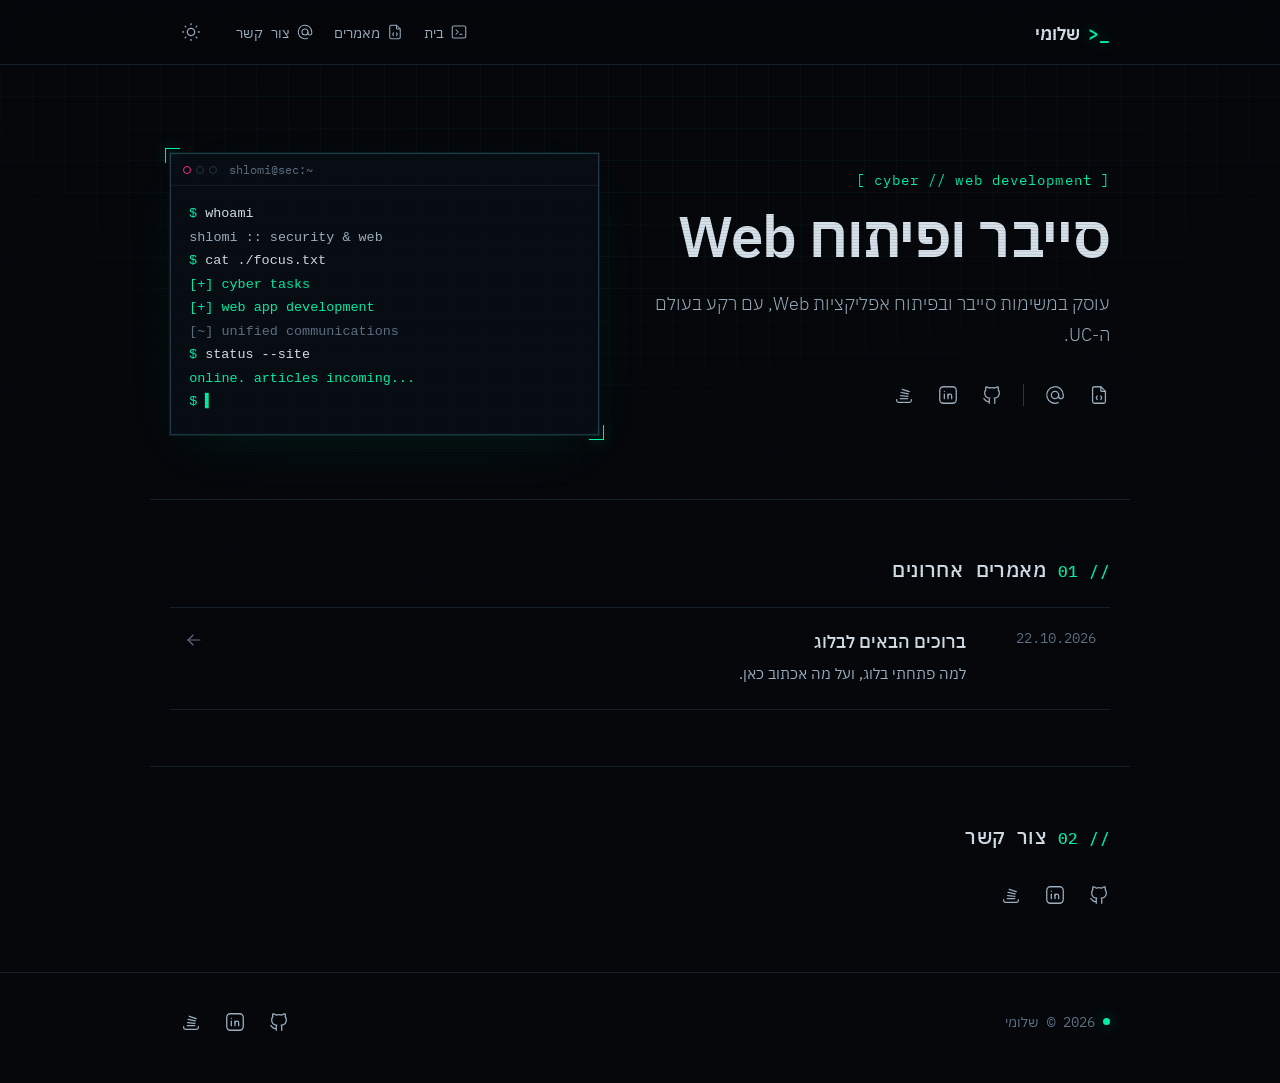
==== index.html @ e6c2b864 "Cyber redesign: icon-only actions, terminal hero, dark theme with light toggle Co-Authored-By: Claud" ====
<!doctype html>
<html lang="he" dir="rtl">
<head>
  <meta charset="utf-8">
  <meta name="viewport" content="width=device-width, initial-scale=1">
  <title>שלומי | סייבר ופיתוח Web</title>
  <meta name="description" content="סייבר, פיתוח אפליקציות Web ומאמרים.">
  <meta name="theme-color" content="#05070b">
  <link rel="icon" type="image/svg+xml" href="assets/favicon.svg">
  <link rel="preconnect" href="https://fonts.googleapis.com">
  <link rel="preconnect" href="https://fonts.gstatic.com" crossorigin>
  <link href="https://fonts.googleapis.com/css2?family=IBM+Plex+Mono:wght@400;500&family=IBM+Plex+Sans+Hebrew:wght@300;400;500;600&display=swap" rel="stylesheet">
  <link rel="stylesheet" href="assets/style.css">
  <!-- Dark is the default; apply a saved choice before first paint, so there is no flash. -->
  <script>try{var t=localStorage.getItem('theme');if(t==='light'||t==='dark')document.documentElement.dataset.theme=t}catch(e){}</script>
</head>
<body>
  <header class="site-header">
    <div class="container nav">
      <a class="brand" href="" aria-label="שלומי, דף הבית"><span class="sig" aria-hidden="true">&gt;_</span>שלומי</a>
      <nav aria-label="ניווט ראשי">
        <a href="" aria-label="בית" title="בית"><svg class="icon" viewBox="0 0 24 24" aria-hidden="true"><path d="M8 9l3 3l-3 3" /><path d="M13 15l3 0" /><path d="M3 6a2 2 0 0 1 2 -2h14a2 2 0 0 1 2 2v12a2 2 0 0 1 -2 2h-14a2 2 0 0 1 -2 -2l0 -12" /></svg><span class="label">בית</span></a>
        <a href="#articles" aria-label="מאמרים" title="מאמרים"><svg class="icon" viewBox="0 0 24 24" aria-hidden="true"><path d="M14 3v4a1 1 0 0 0 1 1h4" /><path d="M17 21h-10a2 2 0 0 1 -2 -2v-14a2 2 0 0 1 2 -2h7l5 5v11a2 2 0 0 1 -2 2" /><path d="M10 13l-1 2l1 2" /><path d="M14 13l1 2l-1 2" /></svg><span class="label">מאמרים</span></a>
        <a href="#contact" aria-label="צור קשר" title="צור קשר"><svg class="icon" viewBox="0 0 24 24" aria-hidden="true"><path d="M8 12a4 4 0 1 0 8 0a4 4 0 1 0 -8 0" /><path d="M16 12v1.5a2.5 2.5 0 0 0 5 0v-1.5a9 9 0 1 0 -5.5 8.28" /></svg><span class="label">צור קשר</span></a>
      </nav>
      <button class="glyph theme" type="button" aria-label="החלפת מצב תצוגה בהיר או כהה" data-tip="בהיר / כהה"><svg class="icon to-light" viewBox="0 0 24 24" aria-hidden="true"><path d="M8 12a4 4 0 1 0 8 0a4 4 0 1 0 -8 0" /><path d="M3 12h1m8 -9v1m8 8h1m-9 8v1m-6.4 -15.4l.7 .7m12.1 -.7l-.7 .7m0 11.4l.7 .7m-12.1 -.7l-.7 .7" /></svg><svg class="icon to-dark" viewBox="0 0 24 24" aria-hidden="true"><path d="M12 3c.132 0 .263 0 .393 0a7.5 7.5 0 0 0 7.92 12.446a9 9 0 1 1 -8.313 -12.454l0 .008" /></svg></button>
    </div>
  </header>

  <main>
    <section class="hero container">
      <div>
        <p class="eyebrow">[ cyber // web development ]</p>
        <h1 class="glitch" data-text="סייבר ופיתוח Web">סייבר ופיתוח Web</h1>
        <p class="lead">עוסק במשימות סייבר ובפיתוח אפליקציות Web, עם רקע בעולם ה-UC.</p>
        <div class="glyphs actions">
          <a class="glyph" href="#articles" aria-label="למאמרים" data-tip="למאמרים"><svg class="icon" viewBox="0 0 24 24" aria-hidden="true"><path d="M14 3v4a1 1 0 0 0 1 1h4" /><path d="M17 21h-10a2 2 0 0 1 -2 -2v-14a2 2 0 0 1 2 -2h7l5 5v11a2 2 0 0 1 -2 2" /><path d="M10 13l-1 2l1 2" /><path d="M14 13l1 2l-1 2" /></svg></a>
          <a class="glyph" href="#contact" aria-label="צור קשר" data-tip="צור קשר"><svg class="icon" viewBox="0 0 24 24" aria-hidden="true"><path d="M8 12a4 4 0 1 0 8 0a4 4 0 1 0 -8 0" /><path d="M16 12v1.5a2.5 2.5 0 0 0 5 0v-1.5a9 9 0 1 0 -5.5 8.28" /></svg></a>
          <span class="sep" aria-hidden="true"></span>
          <a class="glyph" href="https://github.com/ShDr" aria-label="GitHub" data-tip="GitHub" target="_blank" rel="me noopener"><svg class="icon" viewBox="0 0 24 24" aria-hidden="true"><path d="M9 19c-4.3 1.4 -4.3 -2.5 -6 -3m12 5v-3.5c0 -1 .1 -1.4 -.5 -2c2.8 -.3 5.5 -1.4 5.5 -6a4.6 4.6 0 0 0 -1.3 -3.2a4.2 4.2 0 0 0 -.1 -3.2s-1.1 -.3 -3.5 1.3a12.3 12.3 0 0 0 -6.2 0c-2.4 -1.6 -3.5 -1.3 -3.5 -1.3a4.2 4.2 0 0 0 -.1 3.2a4.6 4.6 0 0 0 -1.3 3.2c0 4.6 2.7 5.7 5.5 6c-.6 .6 -.6 1.2 -.5 2v3.5" /></svg></a><a class="glyph" href="https://www.linkedin.com/in/shlomi-d-b6868267/" aria-label="LinkedIn" data-tip="LinkedIn" target="_blank" rel="me noopener"><svg class="icon" viewBox="0 0 24 24" aria-hidden="true"><path d="M8 11v5" /><path d="M8 8v.01" /><path d="M12 16v-5" /><path d="M16 16v-3a2 2 0 1 0 -4 0" /><path d="M3 7a4 4 0 0 1 4 -4h10a4 4 0 0 1 4 4v10a4 4 0 0 1 -4 4h-10a4 4 0 0 1 -4 -4l0 -10" /></svg></a><a class="glyph" href="https://stackoverflow.com/users/2682713/shdr" aria-label="Stack Overflow" data-tip="Stack Overflow" target="_blank" rel="me noopener"><svg class="icon" viewBox="0 0 24 24" aria-hidden="true"><path d="M4 17v1a2 2 0 0 0 2 2h12a2 2 0 0 0 2 -2v-1" /><path d="M8 16h8" /><path d="M8.322 12.582l7.956 .836" /><path d="M8.787 9.168l7.826 1.664" /><path d="M10.096 5.764l7.608 2.472" /></svg></a>
        </div>
      </div>
      <figure class="term" role="img" aria-label="חלון מסוף: משימות סייבר ופיתוח אפליקציות Web, עם רקע ב-UC">
        <div class="bar" dir="ltr" aria-hidden="true"><span class="dots"><i></i><i></i><i></i></span><span>shlomi@sec:~</span></div>
        <pre dir="ltr" aria-hidden="true"><code><span class="ln" style="--i:0;--n:8"><b>$</b> whoami</span><span class="ln out" style="--i:1">shlomi :: security & web</span><span class="ln" style="--i:2;--n:17"><b>$</b> cat ./focus.txt</span><span class="ln out ok" style="--i:3">[+] cyber tasks</span><span class="ln out ok" style="--i:4">[+] web app development</span><span class="ln out dim" style="--i:5">[~] unified communications</span><span class="ln" style="--i:6;--n:15"><b>$</b> status --site</span><span class="ln out ok" style="--i:7">online. articles incoming...</span><span class="ln end" style="--i:8"><b>$</b> <span class="cursor">▍</span></span></code></pre>
      </figure>
    </section>

    <section id="articles" class="container section">
      <div class="section-head"><h2 class="section-title">מאמרים אחרונים</h2></div>
      <ul class="post-list">
        <li>
          <a href="articles/first-post.html">
            <time datetime="2026-10-22">22.10.2026</time>
            <span class="what">
              <span class="post-title">ברוכים הבאים לבלוג</span>
              <span class="post-excerpt">למה פתחתי בלוג, ועל מה אכתוב כאן.</span>
            </span>
            <svg class="icon go" viewBox="0 0 24 24" aria-hidden="true"><path d="M5 12l14 0" /><path d="M5 12l6 6" /><path d="M5 12l6 -6" /></svg>
          </a>
        </li>
      </ul>
    </section>

    <section id="contact" class="container section">
      <div class="section-head"><h2 class="section-title">צור קשר</h2></div>
      <div class="glyphs links"><a class="glyph" href="https://github.com/ShDr" aria-label="GitHub" data-tip="GitHub" target="_blank" rel="me noopener"><svg class="icon" viewBox="0 0 24 24" aria-hidden="true"><path d="M9 19c-4.3 1.4 -4.3 -2.5 -6 -3m12 5v-3.5c0 -1 .1 -1.4 -.5 -2c2.8 -.3 5.5 -1.4 5.5 -6a4.6 4.6 0 0 0 -1.3 -3.2a4.2 4.2 0 0 0 -.1 -3.2s-1.1 -.3 -3.5 1.3a12.3 12.3 0 0 0 -6.2 0c-2.4 -1.6 -3.5 -1.3 -3.5 -1.3a4.2 4.2 0 0 0 -.1 3.2a4.6 4.6 0 0 0 -1.3 3.2c0 4.6 2.7 5.7 5.5 6c-.6 .6 -.6 1.2 -.5 2v3.5" /></svg></a><a class="glyph" href="https://www.linkedin.com/in/shlomi-d-b6868267/" aria-label="LinkedIn" data-tip="LinkedIn" target="_blank" rel="me noopener"><svg class="icon" viewBox="0 0 24 24" aria-hidden="true"><path d="M8 11v5" /><path d="M8 8v.01" /><path d="M12 16v-5" /><path d="M16 16v-3a2 2 0 1 0 -4 0" /><path d="M3 7a4 4 0 0 1 4 -4h10a4 4 0 0 1 4 4v10a4 4 0 0 1 -4 4h-10a4 4 0 0 1 -4 -4l0 -10" /></svg></a><a class="glyph" href="https://stackoverflow.com/users/2682713/shdr" aria-label="Stack Overflow" data-tip="Stack Overflow" target="_blank" rel="me noopener"><svg class="icon" viewBox="0 0 24 24" aria-hidden="true"><path d="M4 17v1a2 2 0 0 0 2 2h12a2 2 0 0 0 2 -2v-1" /><path d="M8 16h8" /><path d="M8.322 12.582l7.956 .836" /><path d="M8.787 9.168l7.826 1.664" /><path d="M10.096 5.764l7.608 2.472" /></svg></a></div>
    </section>
  </main>

  <footer class="site-footer">
    <div class="container">
      <span class="status"><span class="dot" aria-hidden="true"></span><span dir="ltr">© <span id="y">2026</span></span> שלומי</span>
      <div class="glyphs"><a class="glyph" href="https://github.com/ShDr" aria-label="GitHub" data-tip="GitHub" target="_blank" rel="me noopener"><svg class="icon" viewBox="0 0 24 24" aria-hidden="true"><path d="M9 19c-4.3 1.4 -4.3 -2.5 -6 -3m12 5v-3.5c0 -1 .1 -1.4 -.5 -2c2.8 -.3 5.5 -1.4 5.5 -6a4.6 4.6 0 0 0 -1.3 -3.2a4.2 4.2 0 0 0 -.1 -3.2s-1.1 -.3 -3.5 1.3a12.3 12.3 0 0 0 -6.2 0c-2.4 -1.6 -3.5 -1.3 -3.5 -1.3a4.2 4.2 0 0 0 -.1 3.2a4.6 4.6 0 0 0 -1.3 3.2c0 4.6 2.7 5.7 5.5 6c-.6 .6 -.6 1.2 -.5 2v3.5" /></svg></a><a class="glyph" href="https://www.linkedin.com/in/shlomi-d-b6868267/" aria-label="LinkedIn" data-tip="LinkedIn" target="_blank" rel="me noopener"><svg class="icon" viewBox="0 0 24 24" aria-hidden="true"><path d="M8 11v5" /><path d="M8 8v.01" /><path d="M12 16v-5" /><path d="M16 16v-3a2 2 0 1 0 -4 0" /><path d="M3 7a4 4 0 0 1 4 -4h10a4 4 0 0 1 4 4v10a4 4 0 0 1 -4 4h-10a4 4 0 0 1 -4 -4l0 -10" /></svg></a><a class="glyph" href="https://stackoverflow.com/users/2682713/shdr" aria-label="Stack Overflow" data-tip="Stack Overflow" target="_blank" rel="me noopener"><svg class="icon" viewBox="0 0 24 24" aria-hidden="true"><path d="M4 17v1a2 2 0 0 0 2 2h12a2 2 0 0 0 2 -2v-1" /><path d="M8 16h8" /><path d="M8.322 12.582l7.956 .836" /><path d="M8.787 9.168l7.826 1.664" /><path d="M10.096 5.764l7.608 2.472" /></svg></a></div>
    </div>
  </footer>
  <script src="assets/theme.js"></script>
</body>
</html>
---- assets/style.css ----
/* ---------- Tokens: dark "terminal" by default, light on request ---------- */
:root {
  --bg: #05070b;
  --surface: #0a0f16;
  --text: #d5e0e9;
  --soft: #9db0c0;
  --muted: #5d7083;
  --line: #142029;
  --line-strong: #24384a;
  --accent: #00f0a8;
  --accent-soft: rgba(0, 240, 168, 0.1);
  --alert: #ff2e88;
  --grid: rgba(0, 240, 168, 0.045);
  --glow: 0 0 14px rgba(0, 240, 168, 0.45);
  --glow-drop: drop-shadow(0 0 6px rgba(0, 240, 168, 0.6));
  --max: 980px;
  --font: 'IBM Plex Sans Hebrew', 'Heebo', system-ui, sans-serif;
  --mono: 'IBM Plex Mono', 'IBM Plex Sans Hebrew', 'Segoe UI', system-ui, monospace;
  --code: 'IBM Plex Mono', ui-monospace, Consolas, monospace;
  color-scheme: dark;
}
:root[data-theme='light'] {
  --bg: #eef2f3;
  --surface: #ffffff;
  --text: #0b1620;
  --soft: #34495a;
  --muted: #627587;
  --line: #d2dbe0;
  --line-strong: #9fb0bc;
  --accent: #00825c;
  --accent-soft: rgba(0, 130, 92, 0.1);
  --alert: #c2185b;
  --grid: rgba(0, 130, 92, 0.07);
  --glow: none;
  --glow-drop: none;
  color-scheme: light;
}

* { box-sizing: border-box; }
html { scroll-behavior: smooth; }
body {
  margin: 0;
  font-family: var(--font);
  background: var(--bg);
  color: var(--text);
  line-height: 1.7;
  -webkit-font-smoothing: antialiased;
}
/* faint grid fading out from the top */
body::before {
  content: '';
  position: fixed; inset: 0; z-index: -1; pointer-events: none;
  background-image: linear-gradient(var(--grid) 1px, transparent 1px),
    linear-gradient(90deg, var(--grid) 1px, transparent 1px);
  background-size: 32px 32px;
  -webkit-mask-image: radial-gradient(ellipse 90% 70% at 50% 0%, #000 25%, transparent 100%);
  mask-image: radial-gradient(ellipse 90% 70% at 50% 0%, #000 25%, transparent 100%);
}
/* CRT scanlines, dark mode only */
body::after {
  content: '';
  position: fixed; inset: 0; z-index: 50; pointer-events: none;
  background: repeating-linear-gradient(0deg, rgba(0, 0, 0, 0.22) 0 1px, transparent 1px 3px);
  opacity: 0.4;
}
:root[data-theme='light'] body::after { display: none; }

a { color: inherit; transition: color .15s, filter .15s; }
a:hover { color: var(--accent); }
:focus-visible { outline: 1px dashed var(--accent); outline-offset: 3px; }
::selection { background: var(--accent); color: var(--bg); }
.container { max-width: var(--max); margin: 0 auto; padding: 0 20px; }

/* ---------- Icons and icon-only links ---------- */
.icon {
  width: 20px; height: 20px; flex: none;
  fill: none; stroke: currentColor; stroke-width: 1.4;
  stroke-linecap: round; stroke-linejoin: round;
}
.glyphs { display: flex; flex-wrap: wrap; align-items: center; gap: 2px; }
.glyph {
  position: relative;
  display: inline-grid; place-items: center;
  width: 42px; height: 42px;
  color: var(--soft);
  background: none; border: 0; padding: 0; cursor: pointer;
  text-decoration: none;
}
.glyph .icon { width: 22px; height: 22px; }
.glyph:hover, .glyph:focus-visible { color: var(--accent); filter: var(--glow-drop); }
.glyph[data-tip]::after {
  content: attr(data-tip);
  position: absolute; top: calc(100% + 2px); left: 50%;
  transform: translate(-50%, -4px);
  padding: 2px 8px;
  font: 400 .72rem var(--mono); white-space: nowrap;
  color: var(--accent); background: var(--surface);
  border: 1px solid var(--line-strong);
  opacity: 0; pointer-events: none;
  transition: opacity .15s, transform .15s;
  z-index: 5;
}
.glyph[data-tip]:hover::after, .glyph[data-tip]:focus-visible::after {
  opacity: 1; transform: translate(-50%, 0);
}
.sep { width: 1px; height: 22px; background: var(--line-strong); margin: 0 8px; }

/* ---------- Header ---------- */
.site-header {
  position: sticky; top: 0; z-index: 10;
  background: color-mix(in srgb, var(--bg) 85%, transparent);
  backdrop-filter: blur(8px);
  border-bottom: 1px solid var(--line);
}
.nav { display: flex; align-items: center; gap: 24px; height: 64px; }
.brand {
  display: inline-flex; align-items: center; gap: 8px;
  font: 600 1.1rem var(--mono); text-decoration: none;
}
.brand .sig { color: var(--accent); text-shadow: var(--glow); font-family: var(--code); direction: ltr; }
.nav nav { display: flex; gap: 20px; margin-inline-start: auto; }
.nav nav a {
  display: inline-flex; align-items: center; gap: 6px;
  text-decoration: none; color: var(--soft);
  font: 400 .9rem var(--mono);
}
.nav nav a .icon { width: 18px; height: 18px; }
.nav nav a:hover { filter: var(--glow-drop); }
.theme .to-dark { display: none; }
:root[data-theme='light'] .theme .to-dark { display: block; }
:root[data-theme='light'] .theme .to-light { display: none; }

/* ---------- Hero ---------- */
.hero {
  display: grid; grid-template-columns: 1.1fr 1fr; align-items: center; gap: 40px;
  padding: 88px 20px 64px;
}
.eyebrow {
  color: var(--accent); font: 400 .85rem var(--mono); letter-spacing: .08em;
  margin: 0 0 14px; direction: ltr; text-align: right;
}
.hero h1 {
  font-size: clamp(2.2rem, 5.5vw, 3.6rem); line-height: 1.15; margin: 0 0 18px; font-weight: 600;
  letter-spacing: -0.02em;
}
.lead { color: var(--soft); font-size: 1.15rem; max-width: 620px; margin: 0 0 24px; font-weight: 300; }
.actions { margin-inline-start: -10px; }

/* glitch: two colored copies slip out of place for a split second */
.glitch { position: relative; display: inline-block; }
.glitch::before, .glitch::after {
  content: attr(data-text); position: absolute; inset: 0; opacity: 0; pointer-events: none;
}
.glitch::before { color: var(--alert); clip-path: inset(0 0 55% 0); animation: glitch 5s steps(1) infinite; }
.glitch::after { color: var(--accent); clip-path: inset(50% 0 0 0); animation: glitch 5s steps(1) infinite .08s; }
@keyframes glitch {
  0%, 90%, 100% { opacity: 0; transform: none; }
  91% { opacity: .85; transform: translate(3px, -1px); }
  93% { transform: translate(-3px, 1px); }
  95% { transform: translate(2px, 0); }
  97% { opacity: 0; }
}

/* terminal window that types itself once */
.term {
  position: relative; margin: 0; justify-self: end; width: min(100%, 27rem);
  background: color-mix(in srgb, var(--surface) 88%, transparent);
  border: 1px solid var(--line-strong);
  box-shadow: 0 0 0 1px var(--accent-soft), 0 20px 60px -20px var(--accent-soft);
}
.term::before, .term::after {
  content: ''; position: absolute; width: 14px; height: 14px;
  border: 1.5px solid var(--accent); filter: var(--glow-drop);
}
.term::before { top: -6px; left: -6px; border-right: 0; border-bottom: 0; }
.term::after { bottom: -6px; right: -6px; border-left: 0; border-top: 0; }
.term .bar {
  display: flex; align-items: center; gap: 12px; padding: 8px 12px;
  border-bottom: 1px solid var(--line); font: 400 .75rem var(--code); color: var(--muted);
}
.term .dots { display: flex; gap: 5px; }
.term .dots i { width: 8px; height: 8px; border: 1px solid var(--line-strong); border-radius: 50%; }
.term .dots i:first-child { border-color: var(--alert); }
.term pre {
  margin: 0; padding: 16px 18px 20px; overflow: hidden; text-align: left;
  font: 400 .84rem/1.75 var(--code); color: var(--text);
}
.term .ln {
  display: block; width: fit-content; white-space: pre;
  clip-path: inset(0 100% 0 0);
  animation: type calc(var(--n) * .03s) steps(var(--n)) forwards;
  animation-delay: calc(.3s + var(--i) * .42s);
}
.term .ln.out, .term .ln.end {
  clip-path: none; opacity: 0; color: var(--soft);
  animation: appear .12s ease forwards;
  animation-delay: calc(.55s + var(--i) * .42s);
}
.term .ok { color: var(--accent) !important; }
.term .dim { color: var(--muted) !important; }
.term b { color: var(--accent); font-weight: 500; }
.term .cursor { color: var(--accent); animation: blink 1s steps(1) infinite; }
@keyframes type { to { clip-path: inset(0 0 0 0); } }
@keyframes appear { to { opacity: 1; } }
@keyframes blink { 50% { opacity: 0; } }

/* ---------- Sections ---------- */
main { counter-reset: sec; }
.section { padding: 56px 20px; border-top: 1px solid var(--line); counter-increment: sec; }
.section-head { display: flex; align-items: center; justify-content: space-between; gap: 16px; margin: 0 0 24px; }
.section-title { font: 500 1.25rem var(--mono); margin: 0; letter-spacing: .02em; }
.section-title::before {
  content: counter(sec, decimal-leading-zero) ' //';
  display: inline-block; direction: ltr; margin-left: 12px;
  color: var(--accent); font-size: .8em;
}

.post-list { list-style: none; padding: 0; margin: 0; border-top: 1px solid var(--line); }
.post-list a {
  position: relative;
  display: grid; grid-template-columns: 110px 1fr auto; gap: 4px 20px; align-items: start;
  padding: 18px 14px; border-bottom: 1px solid var(--line); text-decoration: none;
  transition: background .2s;
}
.post-list a::before {
  content: ''; position: absolute; inset-block: 0; inset-inline-start: 0; width: 2px;
  background: var(--accent); box-shadow: var(--glow);
  transform: scaleY(0); transition: transform .2s;
}
.post-list a:hover { background: linear-gradient(to left, var(--accent-soft), transparent 70%); }
.post-list a:hover::before { transform: scaleY(1); }
.post-list time { color: var(--muted); font: 400 .85rem var(--mono); grid-row: span 2; padding-top: 3px; }
.post-list .what { display: grid; gap: 4px; }
.post-title { font-weight: 500; font-size: 1.15rem; }
.post-excerpt { color: var(--soft); font-size: .95rem; }
.post-list .go { color: var(--muted); grid-row: span 2; margin-top: 4px; transition: color .2s, transform .2s; }
.post-list a:hover .post-title, .post-list a:hover .go { color: var(--accent); }
.post-list a:hover .go { transform: translateX(-4px); }

.links { margin-inline-start: -10px; }

/* ---------- Article page ---------- */
.article { max-width: 720px; padding: 64px 20px; }
.article .back {
  display: inline-flex; align-items: center; gap: 6px;
  color: var(--muted); text-decoration: none; font: 400 .85rem var(--mono);
}
.article .back .icon { width: 16px; height: 16px; }
.article h1 { font-size: clamp(1.9rem, 4.5vw, 2.7rem); line-height: 1.25; margin: 16px 0 8px; font-weight: 600; }
.article .meta { color: var(--muted); font: 400 .85rem var(--mono); margin-bottom: 32px; }
.article p, .article li { font-size: 1.08rem; line-height: 1.85; }
.article h2 { font: 500 1.45rem var(--mono); margin: 2.2em 0 .6em; }
.article h2::before { content: '#'; color: var(--accent); margin-left: 10px; }
.article ul { list-style: none; padding-inline-start: 1.4em; }
.article ul li::before {
  content: '▹'; color: var(--accent); display: inline-block; width: 1.2em; margin-inline-start: -1.2em;
}
.article pre {
  direction: ltr; text-align: left; background: var(--surface);
  border: 1px solid var(--line-strong); border-top: 2px solid var(--accent);
  padding: 16px; overflow-x: auto; font-size: .9rem;
}
.article code { font-family: var(--code); }
.article :not(pre) > code {
  color: var(--accent); background: var(--surface); border: 1px solid var(--line);
  padding: 1px 5px; font-size: .88em;
}

.site-footer { border-top: 1px solid var(--line); padding: 28px 0 40px; color: var(--muted); font: 400 .85rem var(--mono); }
.site-footer .container { display: flex; flex-wrap: wrap; align-items: center; justify-content: space-between; gap: 16px; }
.status { display: inline-flex; align-items: center; gap: 8px; }
.status .dot {
  width: 7px; height: 7px; border-radius: 50%;
  background: var(--accent); box-shadow: var(--glow); animation: pulse 2.4s ease-in-out infinite;
}
@keyframes pulse { 50% { opacity: .35; } }

/* ---------- 404 ---------- */
.notfound { padding: 96px 20px; }
.notfound .code { color: var(--alert); font: 400 .85rem var(--mono); direction: ltr; text-align: right; margin: 0; }
.notfound h1 { font: 600 clamp(4rem, 14vw, 7rem)/1.1 var(--mono); margin: 8px 0; }

@media (max-width: 760px) {
  .hero { grid-template-columns: 1fr; }
  .term { justify-self: stretch; width: 100%; }
}
@media (max-width: 560px) {
  .nav { gap: 12px; }
  .nav nav { gap: 6px; }
  .nav nav a { padding: 8px; }
  .nav nav a .label {
    position: absolute; width: 1px; height: 1px; overflow: hidden; clip-path: inset(50%); white-space: nowrap;
  }
  .hero { padding: 56px 20px 40px; }
  .post-list a { grid-template-columns: 1fr auto; }
  .post-list time { grid-row: auto; grid-column: 1 / -1; }
}
@media (prefers-reduced-motion: reduce) {
  *, *::before, *::after { animation-duration: .01ms !important; animation-iteration-count: 1 !important; transition-duration: .01ms !important; }
  .term .ln { animation: none; clip-path: none; opacity: 1; }
  .glitch::before, .glitch::after { display: none; }
}
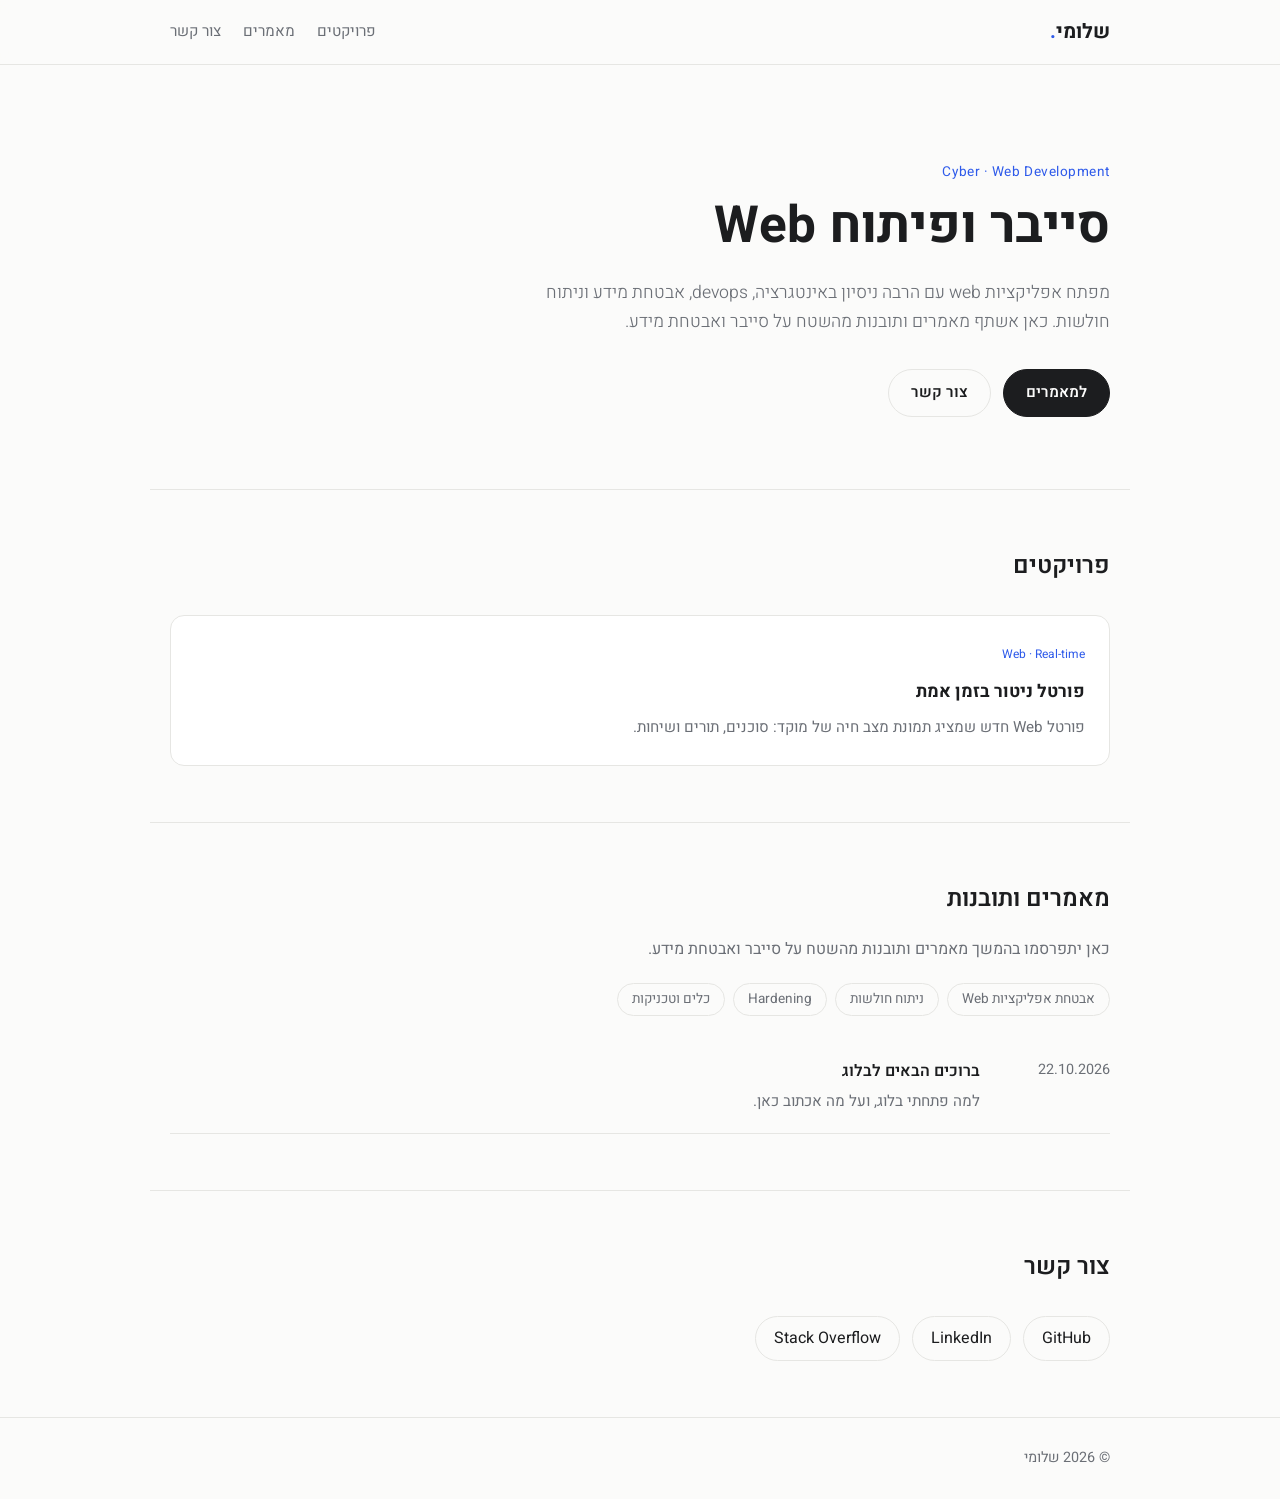
==== commit 5a06ce96: "Add project section and update articles section with new content" ====
--- a/index.html
+++ b/index.html
@@ -3,77 +3,80 @@
 <head>
   <meta charset="utf-8">
   <meta name="viewport" content="width=device-width, initial-scale=1">
-  <title>שלומי | סייבר ופיתוח Web</title>
+  <title>shdr</title>
   <meta name="description" content="סייבר, פיתוח אפליקציות Web ומאמרים.">
-  <meta name="theme-color" content="#05070b">
-  <link rel="icon" type="image/svg+xml" href="assets/favicon.svg">
   <link rel="preconnect" href="https://fonts.googleapis.com">
-  <link rel="preconnect" href="https://fonts.gstatic.com" crossorigin>
-  <link href="https://fonts.googleapis.com/css2?family=IBM+Plex+Mono:wght@400;500&family=IBM+Plex+Sans+Hebrew:wght@300;400;500;600&display=swap" rel="stylesheet">
+  <link href="https://fonts.googleapis.com/css2?family=Heebo:wght@300;400;600;700&display=swap" rel="stylesheet">
   <link rel="stylesheet" href="assets/style.css">
-  <!-- Dark is the default; apply a saved choice before first paint, so there is no flash. -->
-  <script>try{var t=localStorage.getItem('theme');if(t==='light'||t==='dark')document.documentElement.dataset.theme=t}catch(e){}</script>
 </head>
 <body>
   <header class="site-header">
     <div class="container nav">
-      <a class="brand" href="" aria-label="שלומי, דף הבית"><span class="sig" aria-hidden="true">&gt;_</span>שלומי</a>
-      <nav aria-label="ניווט ראשי">
-        <a href="" aria-label="בית" title="בית"><svg class="icon" viewBox="0 0 24 24" aria-hidden="true"><path d="M8 9l3 3l-3 3" /><path d="M13 15l3 0" /><path d="M3 6a2 2 0 0 1 2 -2h14a2 2 0 0 1 2 2v12a2 2 0 0 1 -2 2h-14a2 2 0 0 1 -2 -2l0 -12" /></svg><span class="label">בית</span></a>
-        <a href="#articles" aria-label="מאמרים" title="מאמרים"><svg class="icon" viewBox="0 0 24 24" aria-hidden="true"><path d="M14 3v4a1 1 0 0 0 1 1h4" /><path d="M17 21h-10a2 2 0 0 1 -2 -2v-14a2 2 0 0 1 2 -2h7l5 5v11a2 2 0 0 1 -2 2" /><path d="M10 13l-1 2l1 2" /><path d="M14 13l1 2l-1 2" /></svg><span class="label">מאמרים</span></a>
-        <a href="#contact" aria-label="צור קשר" title="צור קשר"><svg class="icon" viewBox="0 0 24 24" aria-hidden="true"><path d="M8 12a4 4 0 1 0 8 0a4 4 0 1 0 -8 0" /><path d="M16 12v1.5a2.5 2.5 0 0 0 5 0v-1.5a9 9 0 1 0 -5.5 8.28" /></svg><span class="label">צור קשר</span></a>
+      <a class="brand" href="./">שלומי<span>.</span></a>
+      <nav>
+        <a href="#projects">פרויקטים</a>
+        <a href="#articles">מאמרים</a>
+        <a href="#contact">צור קשר</a>
       </nav>
-      <button class="glyph theme" type="button" aria-label="החלפת מצב תצוגה בהיר או כהה" data-tip="בהיר / כהה"><svg class="icon to-light" viewBox="0 0 24 24" aria-hidden="true"><path d="M8 12a4 4 0 1 0 8 0a4 4 0 1 0 -8 0" /><path d="M3 12h1m8 -9v1m8 8h1m-9 8v1m-6.4 -15.4l.7 .7m12.1 -.7l-.7 .7m0 11.4l.7 .7m-12.1 -.7l-.7 .7" /></svg><svg class="icon to-dark" viewBox="0 0 24 24" aria-hidden="true"><path d="M12 3c.132 0 .263 0 .393 0a7.5 7.5 0 0 0 7.92 12.446a9 9 0 1 1 -8.313 -12.454l0 .008" /></svg></button>
     </div>
   </header>
 
   <main>
     <section class="hero container">
-      <div>
-        <p class="eyebrow">[ cyber // web development ]</p>
-        <h1 class="glitch" data-text="סייבר ופיתוח Web">סייבר ופיתוח Web</h1>
-        <p class="lead">עוסק במשימות סייבר ובפיתוח אפליקציות Web, עם רקע בעולם ה-UC.</p>
-        <div class="glyphs actions">
-          <a class="glyph" href="#articles" aria-label="למאמרים" data-tip="למאמרים"><svg class="icon" viewBox="0 0 24 24" aria-hidden="true"><path d="M14 3v4a1 1 0 0 0 1 1h4" /><path d="M17 21h-10a2 2 0 0 1 -2 -2v-14a2 2 0 0 1 2 -2h7l5 5v11a2 2 0 0 1 -2 2" /><path d="M10 13l-1 2l1 2" /><path d="M14 13l1 2l-1 2" /></svg></a>
-          <a class="glyph" href="#contact" aria-label="צור קשר" data-tip="צור קשר"><svg class="icon" viewBox="0 0 24 24" aria-hidden="true"><path d="M8 12a4 4 0 1 0 8 0a4 4 0 1 0 -8 0" /><path d="M16 12v1.5a2.5 2.5 0 0 0 5 0v-1.5a9 9 0 1 0 -5.5 8.28" /></svg></a>
-          <span class="sep" aria-hidden="true"></span>
-          <a class="glyph" href="https://github.com/ShDr" aria-label="GitHub" data-tip="GitHub" target="_blank" rel="me noopener"><svg class="icon" viewBox="0 0 24 24" aria-hidden="true"><path d="M9 19c-4.3 1.4 -4.3 -2.5 -6 -3m12 5v-3.5c0 -1 .1 -1.4 -.5 -2c2.8 -.3 5.5 -1.4 5.5 -6a4.6 4.6 0 0 0 -1.3 -3.2a4.2 4.2 0 0 0 -.1 -3.2s-1.1 -.3 -3.5 1.3a12.3 12.3 0 0 0 -6.2 0c-2.4 -1.6 -3.5 -1.3 -3.5 -1.3a4.2 4.2 0 0 0 -.1 3.2a4.6 4.6 0 0 0 -1.3 3.2c0 4.6 2.7 5.7 5.5 6c-.6 .6 -.6 1.2 -.5 2v3.5" /></svg></a><a class="glyph" href="https://www.linkedin.com/in/shlomi-d-b6868267/" aria-label="LinkedIn" data-tip="LinkedIn" target="_blank" rel="me noopener"><svg class="icon" viewBox="0 0 24 24" aria-hidden="true"><path d="M8 11v5" /><path d="M8 8v.01" /><path d="M12 16v-5" /><path d="M16 16v-3a2 2 0 1 0 -4 0" /><path d="M3 7a4 4 0 0 1 4 -4h10a4 4 0 0 1 4 4v10a4 4 0 0 1 -4 4h-10a4 4 0 0 1 -4 -4l0 -10" /></svg></a><a class="glyph" href="https://stackoverflow.com/users/2682713/shdr" aria-label="Stack Overflow" data-tip="Stack Overflow" target="_blank" rel="me noopener"><svg class="icon" viewBox="0 0 24 24" aria-hidden="true"><path d="M4 17v1a2 2 0 0 0 2 2h12a2 2 0 0 0 2 -2v-1" /><path d="M8 16h8" /><path d="M8.322 12.582l7.956 .836" /><path d="M8.787 9.168l7.826 1.664" /><path d="M10.096 5.764l7.608 2.472" /></svg></a>
-        </div>
+      <p class="eyebrow">Cyber · Web Development</p>
+      <h1>סייבר ופיתוח Web</h1>
+      <p class="lead">
+מפתח אפליקציות web עם הרבה ניסיון באינטגרציה, devops, אבטחת מידע וניתוח חולשות. כאן אשתף מאמרים ותובנות מהשטח על סייבר ואבטחת מידע.
+      </p>
+      <div class="actions">
+        <a class="btn primary" href="#articles">למאמרים</a>
+        <a class="btn" href="#contact">צור קשר</a>
       </div>
-      <figure class="term" role="img" aria-label="חלון מסוף: משימות סייבר ופיתוח אפליקציות Web, עם רקע ב-UC">
-        <div class="bar" dir="ltr" aria-hidden="true"><span class="dots"><i></i><i></i><i></i></span><span>shlomi@sec:~</span></div>
-        <pre dir="ltr" aria-hidden="true"><code><span class="ln" style="--i:0;--n:8"><b>$</b> whoami</span><span class="ln out" style="--i:1">shlomi :: security & web</span><span class="ln" style="--i:2;--n:17"><b>$</b> cat ./focus.txt</span><span class="ln out ok" style="--i:3">[+] cyber tasks</span><span class="ln out ok" style="--i:4">[+] web app development</span><span class="ln out dim" style="--i:5">[~] unified communications</span><span class="ln" style="--i:6;--n:15"><b>$</b> status --site</span><span class="ln out ok" style="--i:7">online. articles incoming...</span><span class="ln end" style="--i:8"><b>$</b> <span class="cursor">▍</span></span></code></pre>
-      </figure>
+    </section>
+
+
+    <section id="projects" class="container section">
+      <h2 class="section-title">פרויקטים</h2>
+      <article class="card">
+        <span class="tag">Web · Real-time</span>
+        <h3>פורטל ניטור בזמן אמת</h3>
+        <p>פורטל Web חדש שמציג תמונת מצב חיה של מוקד: סוכנים, תורים ושיחות.</p>
+      </article>
     </section>
 
     <section id="articles" class="container section">
-      <div class="section-head"><h2 class="section-title">מאמרים אחרונים</h2></div>
+      <h2 class="section-title">מאמרים ותובנות</h2>
+      <p class="section-lead">כאן יתפרסמו בהמשך מאמרים ותובנות מהשטח על סייבר ואבטחת מידע.</p>
+      <div class="topics">
+        <span>אבטחת אפליקציות Web</span>
+        <span>ניתוח חולשות</span>
+        <span>Hardening</span>
+        <span>כלים וטכניקות</span>
+      </div>
       <ul class="post-list">
         <li>
           <a href="articles/first-post.html">
             <time datetime="2026-10-22">22.10.2026</time>
-            <span class="what">
-              <span class="post-title">ברוכים הבאים לבלוג</span>
-              <span class="post-excerpt">למה פתחתי בלוג, ועל מה אכתוב כאן.</span>
-            </span>
-            <svg class="icon go" viewBox="0 0 24 24" aria-hidden="true"><path d="M5 12l14 0" /><path d="M5 12l6 6" /><path d="M5 12l6 -6" /></svg>
+            <span class="post-title">ברוכים הבאים לבלוג</span>
+            <span class="post-excerpt">למה פתחתי בלוג, ועל מה אכתוב כאן.</span>
           </a>
         </li>
       </ul>
     </section>
 
     <section id="contact" class="container section">
-      <div class="section-head"><h2 class="section-title">צור קשר</h2></div>
-      <div class="glyphs links"><a class="glyph" href="https://github.com/ShDr" aria-label="GitHub" data-tip="GitHub" target="_blank" rel="me noopener"><svg class="icon" viewBox="0 0 24 24" aria-hidden="true"><path d="M9 19c-4.3 1.4 -4.3 -2.5 -6 -3m12 5v-3.5c0 -1 .1 -1.4 -.5 -2c2.8 -.3 5.5 -1.4 5.5 -6a4.6 4.6 0 0 0 -1.3 -3.2a4.2 4.2 0 0 0 -.1 -3.2s-1.1 -.3 -3.5 1.3a12.3 12.3 0 0 0 -6.2 0c-2.4 -1.6 -3.5 -1.3 -3.5 -1.3a4.2 4.2 0 0 0 -.1 3.2a4.6 4.6 0 0 0 -1.3 3.2c0 4.6 2.7 5.7 5.5 6c-.6 .6 -.6 1.2 -.5 2v3.5" /></svg></a><a class="glyph" href="https://www.linkedin.com/in/shlomi-d-b6868267/" aria-label="LinkedIn" data-tip="LinkedIn" target="_blank" rel="me noopener"><svg class="icon" viewBox="0 0 24 24" aria-hidden="true"><path d="M8 11v5" /><path d="M8 8v.01" /><path d="M12 16v-5" /><path d="M16 16v-3a2 2 0 1 0 -4 0" /><path d="M3 7a4 4 0 0 1 4 -4h10a4 4 0 0 1 4 4v10a4 4 0 0 1 -4 4h-10a4 4 0 0 1 -4 -4l0 -10" /></svg></a><a class="glyph" href="https://stackoverflow.com/users/2682713/shdr" aria-label="Stack Overflow" data-tip="Stack Overflow" target="_blank" rel="me noopener"><svg class="icon" viewBox="0 0 24 24" aria-hidden="true"><path d="M4 17v1a2 2 0 0 0 2 2h12a2 2 0 0 0 2 -2v-1" /><path d="M8 16h8" /><path d="M8.322 12.582l7.956 .836" /><path d="M8.787 9.168l7.826 1.664" /><path d="M10.096 5.764l7.608 2.472" /></svg></a></div>
+      <h2 class="section-title">צור קשר</h2>
+      <div class="links">
+        <a href="https://github.com/ShDr" target="_blank" rel="noopener">GitHub</a>
+        <a href="https://www.linkedin.com/in/shlomi-d-b6868267/" target="_blank" rel="noopener">LinkedIn</a>
+        <a href="https://stackoverflow.com/users/2682713/shdr" target="_blank" rel="noopener">Stack Overflow</a>
+      </div>
     </section>
   </main>
 
   <footer class="site-footer">
-    <div class="container">
-      <span class="status"><span class="dot" aria-hidden="true"></span><span dir="ltr">© <span id="y">2026</span></span> שלומי</span>
-      <div class="glyphs"><a class="glyph" href="https://github.com/ShDr" aria-label="GitHub" data-tip="GitHub" target="_blank" rel="me noopener"><svg class="icon" viewBox="0 0 24 24" aria-hidden="true"><path d="M9 19c-4.3 1.4 -4.3 -2.5 -6 -3m12 5v-3.5c0 -1 .1 -1.4 -.5 -2c2.8 -.3 5.5 -1.4 5.5 -6a4.6 4.6 0 0 0 -1.3 -3.2a4.2 4.2 0 0 0 -.1 -3.2s-1.1 -.3 -3.5 1.3a12.3 12.3 0 0 0 -6.2 0c-2.4 -1.6 -3.5 -1.3 -3.5 -1.3a4.2 4.2 0 0 0 -.1 3.2a4.6 4.6 0 0 0 -1.3 3.2c0 4.6 2.7 5.7 5.5 6c-.6 .6 -.6 1.2 -.5 2v3.5" /></svg></a><a class="glyph" href="https://www.linkedin.com/in/shlomi-d-b6868267/" aria-label="LinkedIn" data-tip="LinkedIn" target="_blank" rel="me noopener"><svg class="icon" viewBox="0 0 24 24" aria-hidden="true"><path d="M8 11v5" /><path d="M8 8v.01" /><path d="M12 16v-5" /><path d="M16 16v-3a2 2 0 1 0 -4 0" /><path d="M3 7a4 4 0 0 1 4 -4h10a4 4 0 0 1 4 4v10a4 4 0 0 1 -4 4h-10a4 4 0 0 1 -4 -4l0 -10" /></svg></a><a class="glyph" href="https://stackoverflow.com/users/2682713/shdr" aria-label="Stack Overflow" data-tip="Stack Overflow" target="_blank" rel="me noopener"><svg class="icon" viewBox="0 0 24 24" aria-hidden="true"><path d="M4 17v1a2 2 0 0 0 2 2h12a2 2 0 0 0 2 -2v-1" /><path d="M8 16h8" /><path d="M8.322 12.582l7.956 .836" /><path d="M8.787 9.168l7.826 1.664" /><path d="M10.096 5.764l7.608 2.472" /></svg></a></div>
-    </div>
+    <div class="container">© <span id="y"></span> שלומי</div>
   </footer>
-  <script src="assets/theme.js"></script>
+  <script>document.getElementById('y').textContent = new Date().getFullYear();</script>
 </body>
 </html>
--- a/assets/style.css
+++ b/assets/style.css
@@ -1,302 +1,120 @@
-/* ---------- Tokens: dark "terminal" by default, light on request ---------- */
 :root {
-  --bg: #05070b;
-  --surface: #0a0f16;
-  --text: #d5e0e9;
-  --soft: #9db0c0;
-  --muted: #5d7083;
-  --line: #142029;
-  --line-strong: #24384a;
-  --accent: #00f0a8;
-  --accent-soft: rgba(0, 240, 168, 0.1);
-  --alert: #ff2e88;
-  --grid: rgba(0, 240, 168, 0.045);
-  --glow: 0 0 14px rgba(0, 240, 168, 0.45);
-  --glow-drop: drop-shadow(0 0 6px rgba(0, 240, 168, 0.6));
+  --bg: #fbfbfa;
+  --surface: #ffffff;
+  --text: #1c1d1f;
+  --muted: #6b6f76;
+  --line: #e6e6e3;
+  --accent: #2f5bea;
+  --radius: 14px;
   --max: 980px;
-  --font: 'IBM Plex Sans Hebrew', 'Heebo', system-ui, sans-serif;
-  --mono: 'IBM Plex Mono', 'IBM Plex Sans Hebrew', 'Segoe UI', system-ui, monospace;
-  --code: 'IBM Plex Mono', ui-monospace, Consolas, monospace;
-  color-scheme: dark;
 }
-:root[data-theme='light'] {
-  --bg: #eef2f3;
-  --surface: #ffffff;
-  --text: #0b1620;
-  --soft: #34495a;
-  --muted: #627587;
-  --line: #d2dbe0;
-  --line-strong: #9fb0bc;
-  --accent: #00825c;
-  --accent-soft: rgba(0, 130, 92, 0.1);
-  --alert: #c2185b;
-  --grid: rgba(0, 130, 92, 0.07);
-  --glow: none;
-  --glow-drop: none;
-  color-scheme: light;
+@media (prefers-color-scheme: dark) {
+  :root {
+    --bg: #111214;
+    --surface: #17181b;
+    --text: #ececec;
+    --muted: #9a9ea6;
+    --line: #2a2c31;
+    --accent: #7b9bff;
+  }
 }
 
 * { box-sizing: border-box; }
 html { scroll-behavior: smooth; }
 body {
   margin: 0;
-  font-family: var(--font);
+  font-family: "Heebo", system-ui, sans-serif;
   background: var(--bg);
   color: var(--text);
   line-height: 1.7;
   -webkit-font-smoothing: antialiased;
 }
-/* faint grid fading out from the top */
-body::before {
-  content: '';
-  position: fixed; inset: 0; z-index: -1; pointer-events: none;
-  background-image: linear-gradient(var(--grid) 1px, transparent 1px),
-    linear-gradient(90deg, var(--grid) 1px, transparent 1px);
-  background-size: 32px 32px;
-  -webkit-mask-image: radial-gradient(ellipse 90% 70% at 50% 0%, #000 25%, transparent 100%);
-  mask-image: radial-gradient(ellipse 90% 70% at 50% 0%, #000 25%, transparent 100%);
-}
-/* CRT scanlines, dark mode only */
-body::after {
-  content: '';
-  position: fixed; inset: 0; z-index: 50; pointer-events: none;
-  background: repeating-linear-gradient(0deg, rgba(0, 0, 0, 0.22) 0 1px, transparent 1px 3px);
-  opacity: 0.4;
-}
-:root[data-theme='light'] body::after { display: none; }
-
-a { color: inherit; transition: color .15s, filter .15s; }
-a:hover { color: var(--accent); }
-:focus-visible { outline: 1px dashed var(--accent); outline-offset: 3px; }
-::selection { background: var(--accent); color: var(--bg); }
+a { color: inherit; }
 .container { max-width: var(--max); margin: 0 auto; padding: 0 20px; }
 
-/* ---------- Icons and icon-only links ---------- */
-.icon {
-  width: 20px; height: 20px; flex: none;
-  fill: none; stroke: currentColor; stroke-width: 1.4;
-  stroke-linecap: round; stroke-linejoin: round;
-}
-.glyphs { display: flex; flex-wrap: wrap; align-items: center; gap: 2px; }
-.glyph {
-  position: relative;
-  display: inline-grid; place-items: center;
-  width: 42px; height: 42px;
-  color: var(--soft);
-  background: none; border: 0; padding: 0; cursor: pointer;
-  text-decoration: none;
-}
-.glyph .icon { width: 22px; height: 22px; }
-.glyph:hover, .glyph:focus-visible { color: var(--accent); filter: var(--glow-drop); }
-.glyph[data-tip]::after {
-  content: attr(data-tip);
-  position: absolute; top: calc(100% + 2px); left: 50%;
-  transform: translate(-50%, -4px);
-  padding: 2px 8px;
-  font: 400 .72rem var(--mono); white-space: nowrap;
-  color: var(--accent); background: var(--surface);
-  border: 1px solid var(--line-strong);
-  opacity: 0; pointer-events: none;
-  transition: opacity .15s, transform .15s;
-  z-index: 5;
-}
-.glyph[data-tip]:hover::after, .glyph[data-tip]:focus-visible::after {
-  opacity: 1; transform: translate(-50%, 0);
-}
-.sep { width: 1px; height: 22px; background: var(--line-strong); margin: 0 8px; }
-
-/* ---------- Header ---------- */
+/* Header */
 .site-header {
   position: sticky; top: 0; z-index: 10;
   background: color-mix(in srgb, var(--bg) 85%, transparent);
   backdrop-filter: blur(8px);
   border-bottom: 1px solid var(--line);
 }
-.nav { display: flex; align-items: center; gap: 24px; height: 64px; }
-.brand {
-  display: inline-flex; align-items: center; gap: 8px;
-  font: 600 1.1rem var(--mono); text-decoration: none;
+.nav { display: flex; align-items: center; justify-content: space-between; height: 64px; }
+.brand { font-weight: 700; font-size: 1.25rem; text-decoration: none; }
+.brand span { color: var(--accent); }
+.nav nav { display: flex; gap: 22px; }
+.nav nav a { text-decoration: none; color: var(--muted); font-size: .95rem; transition: color .2s; }
+.nav nav a:hover { color: var(--text); }
+
+/* Hero */
+.hero { padding: 96px 20px 72px; }
+.eyebrow { color: var(--accent); font-size: .85rem; letter-spacing: .04em; margin: 0 0 12px; direction: ltr; text-align: right; }
+.hero h1 { font-size: clamp(2rem, 5vw, 3.2rem); line-height: 1.2; margin: 0 0 20px; font-weight: 700; }
+.lead { color: var(--muted); font-size: 1.1rem; max-width: 620px; margin: 0 0 32px; font-weight: 300; }
+.actions { display: flex; gap: 12px; flex-wrap: wrap; }
+.btn {
+  display: inline-block; padding: 10px 22px; border-radius: 999px;
+  border: 1px solid var(--line); text-decoration: none; font-weight: 600; font-size: .95rem;
+  transition: border-color .2s, transform .2s;
 }
-.brand .sig { color: var(--accent); text-shadow: var(--glow); font-family: var(--code); direction: ltr; }
-.nav nav { display: flex; gap: 20px; margin-inline-start: auto; }
-.nav nav a {
-  display: inline-flex; align-items: center; gap: 6px;
-  text-decoration: none; color: var(--soft);
-  font: 400 .9rem var(--mono);
+.btn:hover { border-color: var(--text); transform: translateY(-1px); }
+.btn.primary { background: var(--text); color: var(--bg); border-color: var(--text); }
+
+/* Sections */
+.section { padding: 56px 20px; border-top: 1px solid var(--line); }
+.section-title { font-size: 1.5rem; margin: 0 0 28px; font-weight: 600; }
+
+.grid { display: grid; grid-template-columns: repeat(auto-fit, minmax(260px, 1fr)); gap: 18px; }
+.card {
+  background: var(--surface); border: 1px solid var(--line); border-radius: var(--radius);
+  padding: 24px; transition: border-color .2s, transform .2s;
 }
-.nav nav a .icon { width: 18px; height: 18px; }
-.nav nav a:hover { filter: var(--glow-drop); }
-.theme .to-dark { display: none; }
-:root[data-theme='light'] .theme .to-dark { display: block; }
-:root[data-theme='light'] .theme .to-light { display: none; }
+.card:hover { border-color: var(--accent); transform: translateY(-2px); }
+.card h3 { margin: 10px 0 8px; font-size: 1.1rem; }
+.card p { margin: 0; color: var(--muted); font-size: .95rem; }
+.tag { font-size: .75rem; color: var(--accent); direction: ltr; display: inline-block; }
 
-/* ---------- Hero ---------- */
-.hero {
-  display: grid; grid-template-columns: 1.1fr 1fr; align-items: center; gap: 40px;
-  padding: 88px 20px 64px;
+.post-list { list-style: none; padding: 0; margin: 0; }
+.post-list a {
+  display: grid; grid-template-columns: 110px 1fr; gap: 4px 20px;
+  padding: 18px 0; border-bottom: 1px solid var(--line); text-decoration: none;
 }
-.eyebrow {
-  color: var(--accent); font: 400 .85rem var(--mono); letter-spacing: .08em;
-  margin: 0 0 14px; direction: ltr; text-align: right;
+.post-list time { color: var(--muted); font-size: .9rem; grid-row: span 2; }
+.post-title { font-weight: 600; }
+.post-list a:hover .post-title { color: var(--accent); }
+.post-excerpt { color: var(--muted); font-size: .95rem; }
+
+.links { display: flex; gap: 12px; flex-wrap: wrap; }
+.links a {
+  padding: 8px 18px; border: 1px solid var(--line); border-radius: 999px;
+  text-decoration: none; transition: border-color .2s;
 }
-.hero h1 {
-  font-size: clamp(2.2rem, 5.5vw, 3.6rem); line-height: 1.15; margin: 0 0 18px; font-weight: 600;
-  letter-spacing: -0.02em;
+.links a:hover { border-color: var(--accent); color: var(--accent); }
+
+/* Article page */
+.article { max-width: 720px; padding: 64px 20px; }
+.article .back { color: var(--muted); text-decoration: none; font-size: .9rem; }
+.article h1 { font-size: clamp(1.8rem, 4vw, 2.5rem); line-height: 1.25; margin: 16px 0 8px; }
+.article .meta { color: var(--muted); font-size: .9rem; margin-bottom: 32px; }
+.article p, .article li { font-size: 1.05rem; }
+.article pre {
+  direction: ltr; text-align: left; background: var(--surface); border: 1px solid var(--line);
+  border-radius: 10px; padding: 16px; overflow-x: auto; font-size: .9rem;
 }
-.lead { color: var(--soft); font-size: 1.15rem; max-width: 620px; margin: 0 0 24px; font-weight: 300; }
-.actions { margin-inline-start: -10px; }
+.article code { font-family: ui-monospace, Consolas, monospace; }
 
-/* glitch: two colored copies slip out of place for a split second */
-.glitch { position: relative; display: inline-block; }
-.glitch::before, .glitch::after {
-  content: attr(data-text); position: absolute; inset: 0; opacity: 0; pointer-events: none;
-}
-.glitch::before { color: var(--alert); clip-path: inset(0 0 55% 0); animation: glitch 5s steps(1) infinite; }
-.glitch::after { color: var(--accent); clip-path: inset(50% 0 0 0); animation: glitch 5s steps(1) infinite .08s; }
-@keyframes glitch {
-  0%, 90%, 100% { opacity: 0; transform: none; }
-  91% { opacity: .85; transform: translate(3px, -1px); }
-  93% { transform: translate(-3px, 1px); }
-  95% { transform: translate(2px, 0); }
-  97% { opacity: 0; }
+.site-footer { border-top: 1px solid var(--line); padding: 28px 0; color: var(--muted); font-size: .9rem; }
+
+@media (max-width: 560px) {
+  .nav nav { gap: 14px; }
+  .hero { padding: 64px 20px 48px; }
+  .post-list a { grid-template-columns: 1fr; }
+  .post-list time { grid-row: auto; }
 }
 
-/* terminal window that types itself once */
-.term {
-  position: relative; margin: 0; justify-self: end; width: min(100%, 27rem);
-  background: color-mix(in srgb, var(--surface) 88%, transparent);
-  border: 1px solid var(--line-strong);
-  box-shadow: 0 0 0 1px var(--accent-soft), 0 20px 60px -20px var(--accent-soft);
+.section-lead { color: var(--muted); margin: -12px 0 20px; max-width: 620px; }
+.topics { display: flex; gap: 8px; flex-wrap: wrap; margin-bottom: 24px; }
+.topics span {
+  font-size: .85rem; padding: 4px 14px; border: 1px solid var(--line);
+  border-radius: 999px; color: var(--muted);
 }
-.term::before, .term::after {
-  content: ''; position: absolute; width: 14px; height: 14px;
-  border: 1.5px solid var(--accent); filter: var(--glow-drop);
-}
-.term::before { top: -6px; left: -6px; border-right: 0; border-bottom: 0; }
-.term::after { bottom: -6px; right: -6px; border-left: 0; border-top: 0; }
-.term .bar {
-  display: flex; align-items: center; gap: 12px; padding: 8px 12px;
-  border-bottom: 1px solid var(--line); font: 400 .75rem var(--code); color: var(--muted);
-}
-.term .dots { display: flex; gap: 5px; }
-.term .dots i { width: 8px; height: 8px; border: 1px solid var(--line-strong); border-radius: 50%; }
-.term .dots i:first-child { border-color: var(--alert); }
-.term pre {
-  margin: 0; padding: 16px 18px 20px; overflow: hidden; text-align: left;
-  font: 400 .84rem/1.75 var(--code); color: var(--text);
-}
-.term .ln {
-  display: block; width: fit-content; white-space: pre;
-  clip-path: inset(0 100% 0 0);
-  animation: type calc(var(--n) * .03s) steps(var(--n)) forwards;
-  animation-delay: calc(.3s + var(--i) * .42s);
-}
-.term .ln.out, .term .ln.end {
-  clip-path: none; opacity: 0; color: var(--soft);
-  animation: appear .12s ease forwards;
-  animation-delay: calc(.55s + var(--i) * .42s);
-}
-.term .ok { color: var(--accent) !important; }
-.term .dim { color: var(--muted) !important; }
-.term b { color: var(--accent); font-weight: 500; }
-.term .cursor { color: var(--accent); animation: blink 1s steps(1) infinite; }
-@keyframes type { to { clip-path: inset(0 0 0 0); } }
-@keyframes appear { to { opacity: 1; } }
-@keyframes blink { 50% { opacity: 0; } }
-
-/* ---------- Sections ---------- */
-main { counter-reset: sec; }
-.section { padding: 56px 20px; border-top: 1px solid var(--line); counter-increment: sec; }
-.section-head { display: flex; align-items: center; justify-content: space-between; gap: 16px; margin: 0 0 24px; }
-.section-title { font: 500 1.25rem var(--mono); margin: 0; letter-spacing: .02em; }
-.section-title::before {
-  content: counter(sec, decimal-leading-zero) ' //';
-  display: inline-block; direction: ltr; margin-left: 12px;
-  color: var(--accent); font-size: .8em;
-}
-
-.post-list { list-style: none; padding: 0; margin: 0; border-top: 1px solid var(--line); }
-.post-list a {
-  position: relative;
-  display: grid; grid-template-columns: 110px 1fr auto; gap: 4px 20px; align-items: start;
-  padding: 18px 14px; border-bottom: 1px solid var(--line); text-decoration: none;
-  transition: background .2s;
-}
-.post-list a::before {
-  content: ''; position: absolute; inset-block: 0; inset-inline-start: 0; width: 2px;
-  background: var(--accent); box-shadow: var(--glow);
-  transform: scaleY(0); transition: transform .2s;
-}
-.post-list a:hover { background: linear-gradient(to left, var(--accent-soft), transparent 70%); }
-.post-list a:hover::before { transform: scaleY(1); }
-.post-list time { color: var(--muted); font: 400 .85rem var(--mono); grid-row: span 2; padding-top: 3px; }
-.post-list .what { display: grid; gap: 4px; }
-.post-title { font-weight: 500; font-size: 1.15rem; }
-.post-excerpt { color: var(--soft); font-size: .95rem; }
-.post-list .go { color: var(--muted); grid-row: span 2; margin-top: 4px; transition: color .2s, transform .2s; }
-.post-list a:hover .post-title, .post-list a:hover .go { color: var(--accent); }
-.post-list a:hover .go { transform: translateX(-4px); }
-
-.links { margin-inline-start: -10px; }
-
-/* ---------- Article page ---------- */
-.article { max-width: 720px; padding: 64px 20px; }
-.article .back {
-  display: inline-flex; align-items: center; gap: 6px;
-  color: var(--muted); text-decoration: none; font: 400 .85rem var(--mono);
-}
-.article .back .icon { width: 16px; height: 16px; }
-.article h1 { font-size: clamp(1.9rem, 4.5vw, 2.7rem); line-height: 1.25; margin: 16px 0 8px; font-weight: 600; }
-.article .meta { color: var(--muted); font: 400 .85rem var(--mono); margin-bottom: 32px; }
-.article p, .article li { font-size: 1.08rem; line-height: 1.85; }
-.article h2 { font: 500 1.45rem var(--mono); margin: 2.2em 0 .6em; }
-.article h2::before { content: '#'; color: var(--accent); margin-left: 10px; }
-.article ul { list-style: none; padding-inline-start: 1.4em; }
-.article ul li::before {
-  content: '▹'; color: var(--accent); display: inline-block; width: 1.2em; margin-inline-start: -1.2em;
-}
-.article pre {
-  direction: ltr; text-align: left; background: var(--surface);
-  border: 1px solid var(--line-strong); border-top: 2px solid var(--accent);
-  padding: 16px; overflow-x: auto; font-size: .9rem;
-}
-.article code { font-family: var(--code); }
-.article :not(pre) > code {
-  color: var(--accent); background: var(--surface); border: 1px solid var(--line);
-  padding: 1px 5px; font-size: .88em;
-}
-
-.site-footer { border-top: 1px solid var(--line); padding: 28px 0 40px; color: var(--muted); font: 400 .85rem var(--mono); }
-.site-footer .container { display: flex; flex-wrap: wrap; align-items: center; justify-content: space-between; gap: 16px; }
-.status { display: inline-flex; align-items: center; gap: 8px; }
-.status .dot {
-  width: 7px; height: 7px; border-radius: 50%;
-  background: var(--accent); box-shadow: var(--glow); animation: pulse 2.4s ease-in-out infinite;
-}
-@keyframes pulse { 50% { opacity: .35; } }
-
-/* ---------- 404 ---------- */
-.notfound { padding: 96px 20px; }
-.notfound .code { color: var(--alert); font: 400 .85rem var(--mono); direction: ltr; text-align: right; margin: 0; }
-.notfound h1 { font: 600 clamp(4rem, 14vw, 7rem)/1.1 var(--mono); margin: 8px 0; }
-
-@media (max-width: 760px) {
-  .hero { grid-template-columns: 1fr; }
-  .term { justify-self: stretch; width: 100%; }
-}
-@media (max-width: 560px) {
-  .nav { gap: 12px; }
-  .nav nav { gap: 6px; }
-  .nav nav a { padding: 8px; }
-  .nav nav a .label {
-    position: absolute; width: 1px; height: 1px; overflow: hidden; clip-path: inset(50%); white-space: nowrap;
-  }
-  .hero { padding: 56px 20px 40px; }
-  .post-list a { grid-template-columns: 1fr auto; }
-  .post-list time { grid-row: auto; grid-column: 1 / -1; }
-}
-@media (prefers-reduced-motion: reduce) {
-  *, *::before, *::after { animation-duration: .01ms !important; animation-iteration-count: 1 !important; transition-duration: .01ms !important; }
-  .term .ln { animation: none; clip-path: none; opacity: 1; }
-  .glitch::before, .glitch::after { display: none; }
-}
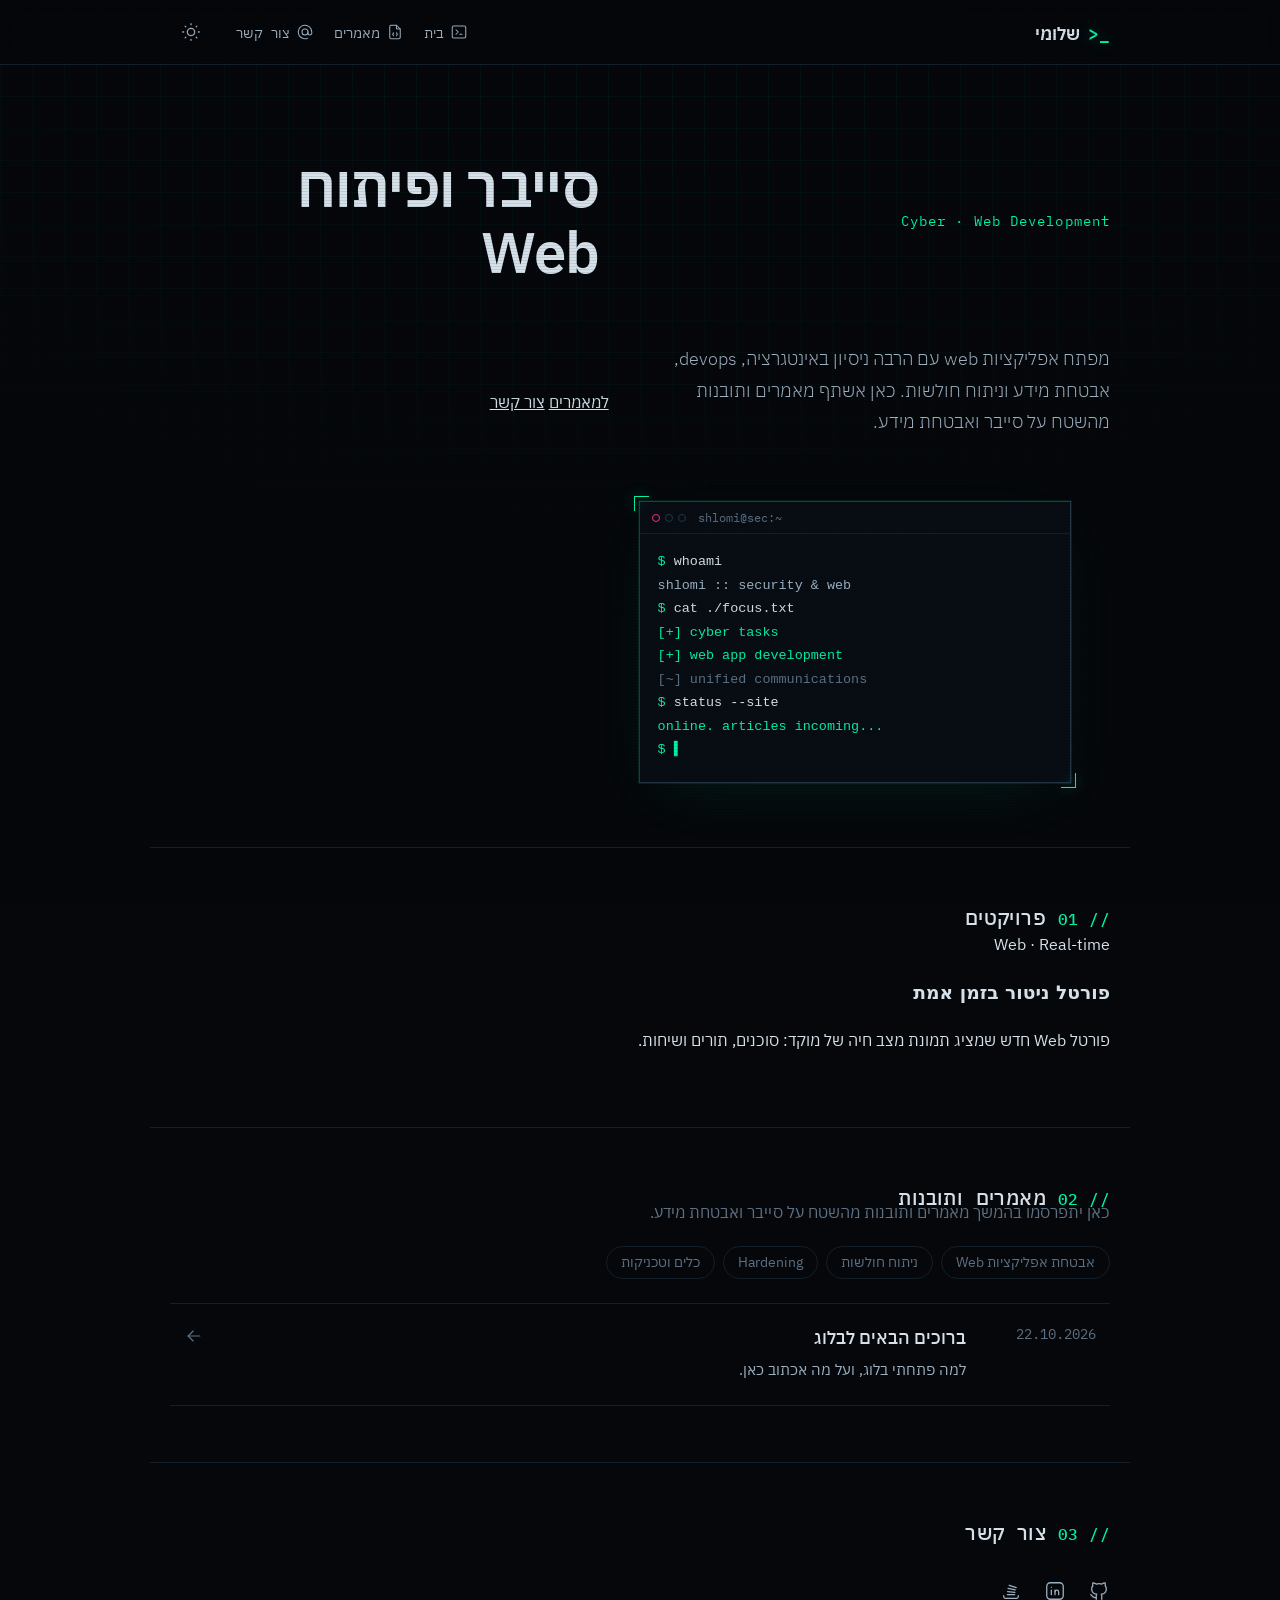
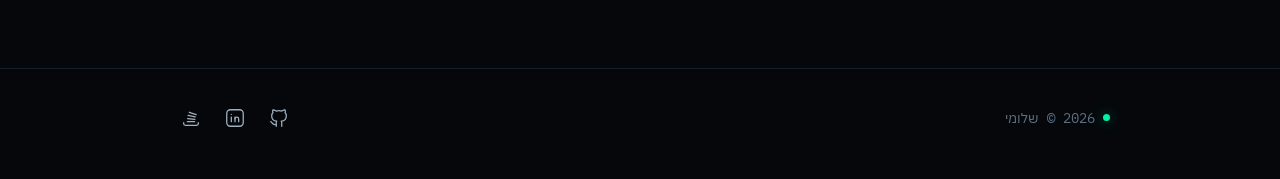
==== commit a6885e1b: "Merge branch 'main' of https://github.com/ShDr/shdr.github.io" ====
--- a/index.html
+++ b/index.html
@@ -5,19 +5,25 @@
   <meta name="viewport" content="width=device-width, initial-scale=1">
   <title>shdr</title>
   <meta name="description" content="סייבר, פיתוח אפליקציות Web ומאמרים.">
+  <meta name="theme-color" content="#05070b">
+  <link rel="icon" type="image/svg+xml" href="assets/favicon.svg">
   <link rel="preconnect" href="https://fonts.googleapis.com">
-  <link href="https://fonts.googleapis.com/css2?family=Heebo:wght@300;400;600;700&display=swap" rel="stylesheet">
+  <link rel="preconnect" href="https://fonts.gstatic.com" crossorigin>
+  <link href="https://fonts.googleapis.com/css2?family=IBM+Plex+Mono:wght@400;500&family=IBM+Plex+Sans+Hebrew:wght@300;400;500;600&display=swap" rel="stylesheet">
   <link rel="stylesheet" href="assets/style.css">
+  <!-- Dark is the default; apply a saved choice before first paint, so there is no flash. -->
+  <script>try{var t=localStorage.getItem('theme');if(t==='light'||t==='dark')document.documentElement.dataset.theme=t}catch(e){}</script>
 </head>
 <body>
   <header class="site-header">
     <div class="container nav">
-      <a class="brand" href="./">שלומי<span>.</span></a>
-      <nav>
-        <a href="#projects">פרויקטים</a>
-        <a href="#articles">מאמרים</a>
-        <a href="#contact">צור קשר</a>
+      <a class="brand" href="" aria-label="שלומי, דף הבית"><span class="sig" aria-hidden="true">&gt;_</span>שלומי</a>
+      <nav aria-label="ניווט ראשי">
+        <a href="" aria-label="בית" title="בית"><svg class="icon" viewBox="0 0 24 24" aria-hidden="true"><path d="M8 9l3 3l-3 3" /><path d="M13 15l3 0" /><path d="M3 6a2 2 0 0 1 2 -2h14a2 2 0 0 1 2 2v12a2 2 0 0 1 -2 2h-14a2 2 0 0 1 -2 -2l0 -12" /></svg><span class="label">בית</span></a>
+        <a href="#articles" aria-label="מאמרים" title="מאמרים"><svg class="icon" viewBox="0 0 24 24" aria-hidden="true"><path d="M14 3v4a1 1 0 0 0 1 1h4" /><path d="M17 21h-10a2 2 0 0 1 -2 -2v-14a2 2 0 0 1 2 -2h7l5 5v11a2 2 0 0 1 -2 2" /><path d="M10 13l-1 2l1 2" /><path d="M14 13l1 2l-1 2" /></svg><span class="label">מאמרים</span></a>
+        <a href="#contact" aria-label="צור קשר" title="צור קשר"><svg class="icon" viewBox="0 0 24 24" aria-hidden="true"><path d="M8 12a4 4 0 1 0 8 0a4 4 0 1 0 -8 0" /><path d="M16 12v1.5a2.5 2.5 0 0 0 5 0v-1.5a9 9 0 1 0 -5.5 8.28" /></svg><span class="label">צור קשר</span></a>
       </nav>
+      <button class="glyph theme" type="button" aria-label="החלפת מצב תצוגה בהיר או כהה" data-tip="בהיר / כהה"><svg class="icon to-light" viewBox="0 0 24 24" aria-hidden="true"><path d="M8 12a4 4 0 1 0 8 0a4 4 0 1 0 -8 0" /><path d="M3 12h1m8 -9v1m8 8h1m-9 8v1m-6.4 -15.4l.7 .7m12.1 -.7l-.7 .7m0 11.4l.7 .7m-12.1 -.7l-.7 .7" /></svg><svg class="icon to-dark" viewBox="0 0 24 24" aria-hidden="true"><path d="M12 3c.132 0 .263 0 .393 0a7.5 7.5 0 0 0 7.92 12.446a9 9 0 1 1 -8.313 -12.454l0 .008" /></svg></button>
     </div>
   </header>
 
@@ -32,6 +38,10 @@
         <a class="btn primary" href="#articles">למאמרים</a>
         <a class="btn" href="#contact">צור קשר</a>
       </div>
+      <figure class="term" role="img" aria-label="חלון מסוף: משימות סייבר ופיתוח אפליקציות Web, עם רקע ב-UC">
+        <div class="bar" dir="ltr" aria-hidden="true"><span class="dots"><i></i><i></i><i></i></span><span>shlomi@sec:~</span></div>
+        <pre dir="ltr" aria-hidden="true"><code><span class="ln" style="--i:0;--n:8"><b>$</b> whoami</span><span class="ln out" style="--i:1">shlomi :: security & web</span><span class="ln" style="--i:2;--n:17"><b>$</b> cat ./focus.txt</span><span class="ln out ok" style="--i:3">[+] cyber tasks</span><span class="ln out ok" style="--i:4">[+] web app development</span><span class="ln out dim" style="--i:5">[~] unified communications</span><span class="ln" style="--i:6;--n:15"><b>$</b> status --site</span><span class="ln out ok" style="--i:7">online. articles incoming...</span><span class="ln end" style="--i:8"><b>$</b> <span class="cursor">▍</span></span></code></pre>
+      </figure>
     </section>
 
 
@@ -57,26 +67,28 @@
         <li>
           <a href="articles/first-post.html">
             <time datetime="2026-10-22">22.10.2026</time>
-            <span class="post-title">ברוכים הבאים לבלוג</span>
-            <span class="post-excerpt">למה פתחתי בלוג, ועל מה אכתוב כאן.</span>
+            <span class="what">
+              <span class="post-title">ברוכים הבאים לבלוג</span>
+              <span class="post-excerpt">למה פתחתי בלוג, ועל מה אכתוב כאן.</span>
+            </span>
+            <svg class="icon go" viewBox="0 0 24 24" aria-hidden="true"><path d="M5 12l14 0" /><path d="M5 12l6 6" /><path d="M5 12l6 -6" /></svg>
           </a>
         </li>
       </ul>
     </section>
 
     <section id="contact" class="container section">
-      <h2 class="section-title">צור קשר</h2>
-      <div class="links">
-        <a href="https://github.com/ShDr" target="_blank" rel="noopener">GitHub</a>
-        <a href="https://www.linkedin.com/in/shlomi-d-b6868267/" target="_blank" rel="noopener">LinkedIn</a>
-        <a href="https://stackoverflow.com/users/2682713/shdr" target="_blank" rel="noopener">Stack Overflow</a>
-      </div>
+      <div class="section-head"><h2 class="section-title">צור קשר</h2></div>
+      <div class="glyphs links"><a class="glyph" href="https://github.com/ShDr" aria-label="GitHub" data-tip="GitHub" target="_blank" rel="me noopener"><svg class="icon" viewBox="0 0 24 24" aria-hidden="true"><path d="M9 19c-4.3 1.4 -4.3 -2.5 -6 -3m12 5v-3.5c0 -1 .1 -1.4 -.5 -2c2.8 -.3 5.5 -1.4 5.5 -6a4.6 4.6 0 0 0 -1.3 -3.2a4.2 4.2 0 0 0 -.1 -3.2s-1.1 -.3 -3.5 1.3a12.3 12.3 0 0 0 -6.2 0c-2.4 -1.6 -3.5 -1.3 -3.5 -1.3a4.2 4.2 0 0 0 -.1 3.2a4.6 4.6 0 0 0 -1.3 3.2c0 4.6 2.7 5.7 5.5 6c-.6 .6 -.6 1.2 -.5 2v3.5" /></svg></a><a class="glyph" href="https://www.linkedin.com/in/shlomi-d-b6868267/" aria-label="LinkedIn" data-tip="LinkedIn" target="_blank" rel="me noopener"><svg class="icon" viewBox="0 0 24 24" aria-hidden="true"><path d="M8 11v5" /><path d="M8 8v.01" /><path d="M12 16v-5" /><path d="M16 16v-3a2 2 0 1 0 -4 0" /><path d="M3 7a4 4 0 0 1 4 -4h10a4 4 0 0 1 4 4v10a4 4 0 0 1 -4 4h-10a4 4 0 0 1 -4 -4l0 -10" /></svg></a><a class="glyph" href="https://stackoverflow.com/users/2682713/shdr" aria-label="Stack Overflow" data-tip="Stack Overflow" target="_blank" rel="me noopener"><svg class="icon" viewBox="0 0 24 24" aria-hidden="true"><path d="M4 17v1a2 2 0 0 0 2 2h12a2 2 0 0 0 2 -2v-1" /><path d="M8 16h8" /><path d="M8.322 12.582l7.956 .836" /><path d="M8.787 9.168l7.826 1.664" /><path d="M10.096 5.764l7.608 2.472" /></svg></a></div>
     </section>
   </main>
 
   <footer class="site-footer">
-    <div class="container">© <span id="y"></span> שלומי</div>
+    <div class="container">
+      <span class="status"><span class="dot" aria-hidden="true"></span><span dir="ltr">© <span id="y">2026</span></span> שלומי</span>
+      <div class="glyphs"><a class="glyph" href="https://github.com/ShDr" aria-label="GitHub" data-tip="GitHub" target="_blank" rel="me noopener"><svg class="icon" viewBox="0 0 24 24" aria-hidden="true"><path d="M9 19c-4.3 1.4 -4.3 -2.5 -6 -3m12 5v-3.5c0 -1 .1 -1.4 -.5 -2c2.8 -.3 5.5 -1.4 5.5 -6a4.6 4.6 0 0 0 -1.3 -3.2a4.2 4.2 0 0 0 -.1 -3.2s-1.1 -.3 -3.5 1.3a12.3 12.3 0 0 0 -6.2 0c-2.4 -1.6 -3.5 -1.3 -3.5 -1.3a4.2 4.2 0 0 0 -.1 3.2a4.6 4.6 0 0 0 -1.3 3.2c0 4.6 2.7 5.7 5.5 6c-.6 .6 -.6 1.2 -.5 2v3.5" /></svg></a><a class="glyph" href="https://www.linkedin.com/in/shlomi-d-b6868267/" aria-label="LinkedIn" data-tip="LinkedIn" target="_blank" rel="me noopener"><svg class="icon" viewBox="0 0 24 24" aria-hidden="true"><path d="M8 11v5" /><path d="M8 8v.01" /><path d="M12 16v-5" /><path d="M16 16v-3a2 2 0 1 0 -4 0" /><path d="M3 7a4 4 0 0 1 4 -4h10a4 4 0 0 1 4 4v10a4 4 0 0 1 -4 4h-10a4 4 0 0 1 -4 -4l0 -10" /></svg></a><a class="glyph" href="https://stackoverflow.com/users/2682713/shdr" aria-label="Stack Overflow" data-tip="Stack Overflow" target="_blank" rel="me noopener"><svg class="icon" viewBox="0 0 24 24" aria-hidden="true"><path d="M4 17v1a2 2 0 0 0 2 2h12a2 2 0 0 0 2 -2v-1" /><path d="M8 16h8" /><path d="M8.322 12.582l7.956 .836" /><path d="M8.787 9.168l7.826 1.664" /><path d="M10.096 5.764l7.608 2.472" /></svg></a></div>
+    </div>
   </footer>
-  <script>document.getElementById('y').textContent = new Date().getFullYear();</script>
+  <script src="assets/theme.js"></script>
 </body>
 </html>
--- a/assets/style.css
+++ b/assets/style.css
@@ -1,115 +1,304 @@
+/* ---------- Tokens: dark "terminal" by default, light on request ---------- */
 :root {
-  --bg: #fbfbfa;
+  --bg: #05070b;
+  --surface: #0a0f16;
+  --text: #d5e0e9;
+  --soft: #9db0c0;
+  --muted: #5d7083;
+  --line: #142029;
+  --line-strong: #24384a;
+  --accent: #00f0a8;
+  --accent-soft: rgba(0, 240, 168, 0.1);
+  --alert: #ff2e88;
+  --grid: rgba(0, 240, 168, 0.045);
+  --glow: 0 0 14px rgba(0, 240, 168, 0.45);
+  --glow-drop: drop-shadow(0 0 6px rgba(0, 240, 168, 0.6));
+  --max: 980px;
+  --font: 'IBM Plex Sans Hebrew', 'Heebo', system-ui, sans-serif;
+  --mono: 'IBM Plex Mono', 'IBM Plex Sans Hebrew', 'Segoe UI', system-ui, monospace;
+  --code: 'IBM Plex Mono', ui-monospace, Consolas, monospace;
+  color-scheme: dark;
+}
+:root[data-theme='light'] {
+  --bg: #eef2f3;
   --surface: #ffffff;
-  --text: #1c1d1f;
-  --muted: #6b6f76;
-  --line: #e6e6e3;
-  --accent: #2f5bea;
-  --radius: 14px;
-  --max: 980px;
-}
-@media (prefers-color-scheme: dark) {
-  :root {
-    --bg: #111214;
-    --surface: #17181b;
-    --text: #ececec;
-    --muted: #9a9ea6;
-    --line: #2a2c31;
-    --accent: #7b9bff;
-  }
+  --text: #0b1620;
+  --soft: #34495a;
+  --muted: #627587;
+  --line: #d2dbe0;
+  --line-strong: #9fb0bc;
+  --accent: #00825c;
+  --accent-soft: rgba(0, 130, 92, 0.1);
+  --alert: #c2185b;
+  --grid: rgba(0, 130, 92, 0.07);
+  --glow: none;
+  --glow-drop: none;
+  color-scheme: light;
 }
 
 * { box-sizing: border-box; }
 html { scroll-behavior: smooth; }
 body {
   margin: 0;
-  font-family: "Heebo", system-ui, sans-serif;
+  font-family: var(--font);
   background: var(--bg);
   color: var(--text);
   line-height: 1.7;
   -webkit-font-smoothing: antialiased;
 }
-a { color: inherit; }
+/* faint grid fading out from the top */
+body::before {
+  content: '';
+  position: fixed; inset: 0; z-index: -1; pointer-events: none;
+  background-image: linear-gradient(var(--grid) 1px, transparent 1px),
+    linear-gradient(90deg, var(--grid) 1px, transparent 1px);
+  background-size: 32px 32px;
+  -webkit-mask-image: radial-gradient(ellipse 90% 70% at 50% 0%, #000 25%, transparent 100%);
+  mask-image: radial-gradient(ellipse 90% 70% at 50% 0%, #000 25%, transparent 100%);
+}
+/* CRT scanlines, dark mode only */
+body::after {
+  content: '';
+  position: fixed; inset: 0; z-index: 50; pointer-events: none;
+  background: repeating-linear-gradient(0deg, rgba(0, 0, 0, 0.22) 0 1px, transparent 1px 3px);
+  opacity: 0.4;
+}
+:root[data-theme='light'] body::after { display: none; }
+
+a { color: inherit; transition: color .15s, filter .15s; }
+a:hover { color: var(--accent); }
+:focus-visible { outline: 1px dashed var(--accent); outline-offset: 3px; }
+::selection { background: var(--accent); color: var(--bg); }
 .container { max-width: var(--max); margin: 0 auto; padding: 0 20px; }
 
-/* Header */
+/* ---------- Icons and icon-only links ---------- */
+.icon {
+  width: 20px; height: 20px; flex: none;
+  fill: none; stroke: currentColor; stroke-width: 1.4;
+  stroke-linecap: round; stroke-linejoin: round;
+}
+.glyphs { display: flex; flex-wrap: wrap; align-items: center; gap: 2px; }
+.glyph {
+  position: relative;
+  display: inline-grid; place-items: center;
+  width: 42px; height: 42px;
+  color: var(--soft);
+  background: none; border: 0; padding: 0; cursor: pointer;
+  text-decoration: none;
+}
+.glyph .icon { width: 22px; height: 22px; }
+.glyph:hover, .glyph:focus-visible { color: var(--accent); filter: var(--glow-drop); }
+.glyph[data-tip]::after {
+  content: attr(data-tip);
+  position: absolute; top: calc(100% + 2px); left: 50%;
+  transform: translate(-50%, -4px);
+  padding: 2px 8px;
+  font: 400 .72rem var(--mono); white-space: nowrap;
+  color: var(--accent); background: var(--surface);
+  border: 1px solid var(--line-strong);
+  opacity: 0; pointer-events: none;
+  transition: opacity .15s, transform .15s;
+  z-index: 5;
+}
+.glyph[data-tip]:hover::after, .glyph[data-tip]:focus-visible::after {
+  opacity: 1; transform: translate(-50%, 0);
+}
+.sep { width: 1px; height: 22px; background: var(--line-strong); margin: 0 8px; }
+
+/* ---------- Header ---------- */
 .site-header {
   position: sticky; top: 0; z-index: 10;
   background: color-mix(in srgb, var(--bg) 85%, transparent);
   backdrop-filter: blur(8px);
   border-bottom: 1px solid var(--line);
 }
-.nav { display: flex; align-items: center; justify-content: space-between; height: 64px; }
-.brand { font-weight: 700; font-size: 1.25rem; text-decoration: none; }
-.brand span { color: var(--accent); }
-.nav nav { display: flex; gap: 22px; }
-.nav nav a { text-decoration: none; color: var(--muted); font-size: .95rem; transition: color .2s; }
-.nav nav a:hover { color: var(--text); }
-
-/* Hero */
-.hero { padding: 96px 20px 72px; }
-.eyebrow { color: var(--accent); font-size: .85rem; letter-spacing: .04em; margin: 0 0 12px; direction: ltr; text-align: right; }
-.hero h1 { font-size: clamp(2rem, 5vw, 3.2rem); line-height: 1.2; margin: 0 0 20px; font-weight: 700; }
-.lead { color: var(--muted); font-size: 1.1rem; max-width: 620px; margin: 0 0 32px; font-weight: 300; }
-.actions { display: flex; gap: 12px; flex-wrap: wrap; }
-.btn {
-  display: inline-block; padding: 10px 22px; border-radius: 999px;
-  border: 1px solid var(--line); text-decoration: none; font-weight: 600; font-size: .95rem;
-  transition: border-color .2s, transform .2s;
-}
-.btn:hover { border-color: var(--text); transform: translateY(-1px); }
-.btn.primary { background: var(--text); color: var(--bg); border-color: var(--text); }
-
-/* Sections */
-.section { padding: 56px 20px; border-top: 1px solid var(--line); }
-.section-title { font-size: 1.5rem; margin: 0 0 28px; font-weight: 600; }
-
-.grid { display: grid; grid-template-columns: repeat(auto-fit, minmax(260px, 1fr)); gap: 18px; }
-.card {
-  background: var(--surface); border: 1px solid var(--line); border-radius: var(--radius);
-  padding: 24px; transition: border-color .2s, transform .2s;
-}
-.card:hover { border-color: var(--accent); transform: translateY(-2px); }
-.card h3 { margin: 10px 0 8px; font-size: 1.1rem; }
-.card p { margin: 0; color: var(--muted); font-size: .95rem; }
-.tag { font-size: .75rem; color: var(--accent); direction: ltr; display: inline-block; }
-
-.post-list { list-style: none; padding: 0; margin: 0; }
+.nav { display: flex; align-items: center; gap: 24px; height: 64px; }
+.brand {
+  display: inline-flex; align-items: center; gap: 8px;
+  font: 600 1.1rem var(--mono); text-decoration: none;
+}
+.brand .sig { color: var(--accent); text-shadow: var(--glow); font-family: var(--code); direction: ltr; }
+.nav nav { display: flex; gap: 20px; margin-inline-start: auto; }
+.nav nav a {
+  display: inline-flex; align-items: center; gap: 6px;
+  text-decoration: none; color: var(--soft);
+  font: 400 .9rem var(--mono);
+}
+.nav nav a .icon { width: 18px; height: 18px; }
+.nav nav a:hover { filter: var(--glow-drop); }
+.theme .to-dark { display: none; }
+:root[data-theme='light'] .theme .to-dark { display: block; }
+:root[data-theme='light'] .theme .to-light { display: none; }
+
+/* ---------- Hero ---------- */
+.hero {
+  display: grid; grid-template-columns: 1.1fr 1fr; align-items: center; gap: 40px;
+  padding: 88px 20px 64px;
+}
+.eyebrow {
+  color: var(--accent); font: 400 .85rem var(--mono); letter-spacing: .08em;
+  margin: 0 0 14px; direction: ltr; text-align: right;
+}
+.hero h1 {
+  font-size: clamp(2.2rem, 5.5vw, 3.6rem); line-height: 1.15; margin: 0 0 18px; font-weight: 600;
+  letter-spacing: -0.02em;
+}
+.lead { color: var(--soft); font-size: 1.15rem; max-width: 620px; margin: 0 0 24px; font-weight: 300; }
+.actions { margin-inline-start: -10px; }
+
+/* glitch: two colored copies slip out of place for a split second */
+.glitch { position: relative; display: inline-block; }
+.glitch::before, .glitch::after {
+  content: attr(data-text); position: absolute; inset: 0; opacity: 0; pointer-events: none;
+}
+.glitch::before { color: var(--alert); clip-path: inset(0 0 55% 0); animation: glitch 5s steps(1) infinite; }
+.glitch::after { color: var(--accent); clip-path: inset(50% 0 0 0); animation: glitch 5s steps(1) infinite .08s; }
+@keyframes glitch {
+  0%, 90%, 100% { opacity: 0; transform: none; }
+  91% { opacity: .85; transform: translate(3px, -1px); }
+  93% { transform: translate(-3px, 1px); }
+  95% { transform: translate(2px, 0); }
+  97% { opacity: 0; }
+}
+
+/* terminal window that types itself once */
+.term {
+  position: relative; margin: 0; justify-self: end; width: min(100%, 27rem);
+  background: color-mix(in srgb, var(--surface) 88%, transparent);
+  border: 1px solid var(--line-strong);
+  box-shadow: 0 0 0 1px var(--accent-soft), 0 20px 60px -20px var(--accent-soft);
+}
+.term::before, .term::after {
+  content: ''; position: absolute; width: 14px; height: 14px;
+  border: 1.5px solid var(--accent); filter: var(--glow-drop);
+}
+.term::before { top: -6px; left: -6px; border-right: 0; border-bottom: 0; }
+.term::after { bottom: -6px; right: -6px; border-left: 0; border-top: 0; }
+.term .bar {
+  display: flex; align-items: center; gap: 12px; padding: 8px 12px;
+  border-bottom: 1px solid var(--line); font: 400 .75rem var(--code); color: var(--muted);
+}
+.term .dots { display: flex; gap: 5px; }
+.term .dots i { width: 8px; height: 8px; border: 1px solid var(--line-strong); border-radius: 50%; }
+.term .dots i:first-child { border-color: var(--alert); }
+.term pre {
+  margin: 0; padding: 16px 18px 20px; overflow: hidden; text-align: left;
+  font: 400 .84rem/1.75 var(--code); color: var(--text);
+}
+.term .ln {
+  display: block; width: fit-content; white-space: pre;
+  clip-path: inset(0 100% 0 0);
+  animation: type calc(var(--n) * .03s) steps(var(--n)) forwards;
+  animation-delay: calc(.3s + var(--i) * .42s);
+}
+.term .ln.out, .term .ln.end {
+  clip-path: none; opacity: 0; color: var(--soft);
+  animation: appear .12s ease forwards;
+  animation-delay: calc(.55s + var(--i) * .42s);
+}
+.term .ok { color: var(--accent) !important; }
+.term .dim { color: var(--muted) !important; }
+.term b { color: var(--accent); font-weight: 500; }
+.term .cursor { color: var(--accent); animation: blink 1s steps(1) infinite; }
+@keyframes type { to { clip-path: inset(0 0 0 0); } }
+@keyframes appear { to { opacity: 1; } }
+@keyframes blink { 50% { opacity: 0; } }
+
+/* ---------- Sections ---------- */
+main { counter-reset: sec; }
+.section { padding: 56px 20px; border-top: 1px solid var(--line); counter-increment: sec; }
+.section-head { display: flex; align-items: center; justify-content: space-between; gap: 16px; margin: 0 0 24px; }
+.section-title { font: 500 1.25rem var(--mono); margin: 0; letter-spacing: .02em; }
+.section-title::before {
+  content: counter(sec, decimal-leading-zero) ' //';
+  display: inline-block; direction: ltr; margin-left: 12px;
+  color: var(--accent); font-size: .8em;
+}
+
+.post-list { list-style: none; padding: 0; margin: 0; border-top: 1px solid var(--line); }
 .post-list a {
-  display: grid; grid-template-columns: 110px 1fr; gap: 4px 20px;
-  padding: 18px 0; border-bottom: 1px solid var(--line); text-decoration: none;
-}
-.post-list time { color: var(--muted); font-size: .9rem; grid-row: span 2; }
-.post-title { font-weight: 600; }
-.post-list a:hover .post-title { color: var(--accent); }
-.post-excerpt { color: var(--muted); font-size: .95rem; }
-
-.links { display: flex; gap: 12px; flex-wrap: wrap; }
-.links a {
-  padding: 8px 18px; border: 1px solid var(--line); border-radius: 999px;
-  text-decoration: none; transition: border-color .2s;
-}
-.links a:hover { border-color: var(--accent); color: var(--accent); }
-
-/* Article page */
+  position: relative;
+  display: grid; grid-template-columns: 110px 1fr auto; gap: 4px 20px; align-items: start;
+  padding: 18px 14px; border-bottom: 1px solid var(--line); text-decoration: none;
+  transition: background .2s;
+}
+.post-list a::before {
+  content: ''; position: absolute; inset-block: 0; inset-inline-start: 0; width: 2px;
+  background: var(--accent); box-shadow: var(--glow);
+  transform: scaleY(0); transition: transform .2s;
+}
+.post-list a:hover { background: linear-gradient(to left, var(--accent-soft), transparent 70%); }
+.post-list a:hover::before { transform: scaleY(1); }
+.post-list time { color: var(--muted); font: 400 .85rem var(--mono); grid-row: span 2; padding-top: 3px; }
+.post-list .what { display: grid; gap: 4px; }
+.post-title { font-weight: 500; font-size: 1.15rem; }
+.post-excerpt { color: var(--soft); font-size: .95rem; }
+.post-list .go { color: var(--muted); grid-row: span 2; margin-top: 4px; transition: color .2s, transform .2s; }
+.post-list a:hover .post-title, .post-list a:hover .go { color: var(--accent); }
+.post-list a:hover .go { transform: translateX(-4px); }
+
+.links { margin-inline-start: -10px; }
+
+/* ---------- Article page ---------- */
 .article { max-width: 720px; padding: 64px 20px; }
-.article .back { color: var(--muted); text-decoration: none; font-size: .9rem; }
-.article h1 { font-size: clamp(1.8rem, 4vw, 2.5rem); line-height: 1.25; margin: 16px 0 8px; }
-.article .meta { color: var(--muted); font-size: .9rem; margin-bottom: 32px; }
-.article p, .article li { font-size: 1.05rem; }
+.article .back {
+  display: inline-flex; align-items: center; gap: 6px;
+  color: var(--muted); text-decoration: none; font: 400 .85rem var(--mono);
+}
+.article .back .icon { width: 16px; height: 16px; }
+.article h1 { font-size: clamp(1.9rem, 4.5vw, 2.7rem); line-height: 1.25; margin: 16px 0 8px; font-weight: 600; }
+.article .meta { color: var(--muted); font: 400 .85rem var(--mono); margin-bottom: 32px; }
+.article p, .article li { font-size: 1.08rem; line-height: 1.85; }
+.article h2 { font: 500 1.45rem var(--mono); margin: 2.2em 0 .6em; }
+.article h2::before { content: '#'; color: var(--accent); margin-left: 10px; }
+.article ul { list-style: none; padding-inline-start: 1.4em; }
+.article ul li::before {
+  content: '▹'; color: var(--accent); display: inline-block; width: 1.2em; margin-inline-start: -1.2em;
+}
 .article pre {
-  direction: ltr; text-align: left; background: var(--surface); border: 1px solid var(--line);
-  border-radius: 10px; padding: 16px; overflow-x: auto; font-size: .9rem;
-}
-.article code { font-family: ui-monospace, Consolas, monospace; }
-
-.site-footer { border-top: 1px solid var(--line); padding: 28px 0; color: var(--muted); font-size: .9rem; }
-
+  direction: ltr; text-align: left; background: var(--surface);
+  border: 1px solid var(--line-strong); border-top: 2px solid var(--accent);
+  padding: 16px; overflow-x: auto; font-size: .9rem;
+}
+.article code { font-family: var(--code); }
+.article :not(pre) > code {
+  color: var(--accent); background: var(--surface); border: 1px solid var(--line);
+  padding: 1px 5px; font-size: .88em;
+}
+
+.site-footer { border-top: 1px solid var(--line); padding: 28px 0 40px; color: var(--muted); font: 400 .85rem var(--mono); }
+.site-footer .container { display: flex; flex-wrap: wrap; align-items: center; justify-content: space-between; gap: 16px; }
+.status { display: inline-flex; align-items: center; gap: 8px; }
+.status .dot {
+  width: 7px; height: 7px; border-radius: 50%;
+  background: var(--accent); box-shadow: var(--glow); animation: pulse 2.4s ease-in-out infinite;
+}
+@keyframes pulse { 50% { opacity: .35; } }
+
+/* ---------- 404 ---------- */
+.notfound { padding: 96px 20px; }
+.notfound .code { color: var(--alert); font: 400 .85rem var(--mono); direction: ltr; text-align: right; margin: 0; }
+.notfound h1 { font: 600 clamp(4rem, 14vw, 7rem)/1.1 var(--mono); margin: 8px 0; }
+
+@media (max-width: 760px) {
+  .hero { grid-template-columns: 1fr; }
+  .term { justify-self: stretch; width: 100%; }
+}
 @media (max-width: 560px) {
-  .nav nav { gap: 14px; }
-  .hero { padding: 64px 20px 48px; }
-  .post-list a { grid-template-columns: 1fr; }
-  .post-list time { grid-row: auto; }
+  .nav { gap: 12px; }
+  .nav nav { gap: 6px; }
+  .nav nav a { padding: 8px; }
+  .nav nav a .label {
+    position: absolute; width: 1px; height: 1px; overflow: hidden; clip-path: inset(50%); white-space: nowrap;
+  }
+  .hero { padding: 56px 20px 40px; }
+  .post-list a { grid-template-columns: 1fr auto; }
+  .post-list time { grid-row: auto; grid-column: 1 / -1; }
+}
+@media (prefers-reduced-motion: reduce) {
+  *, *::before, *::after { animation-duration: .01ms !important; animation-iteration-count: 1 !important; transition-duration: .01ms !important; }
+  .term .ln { animation: none; clip-path: none; opacity: 1; }
+  .glitch::before, .glitch::after { display: none; }
 }
 
 .section-lead { color: var(--muted); margin: -12px 0 20px; max-width: 620px; }
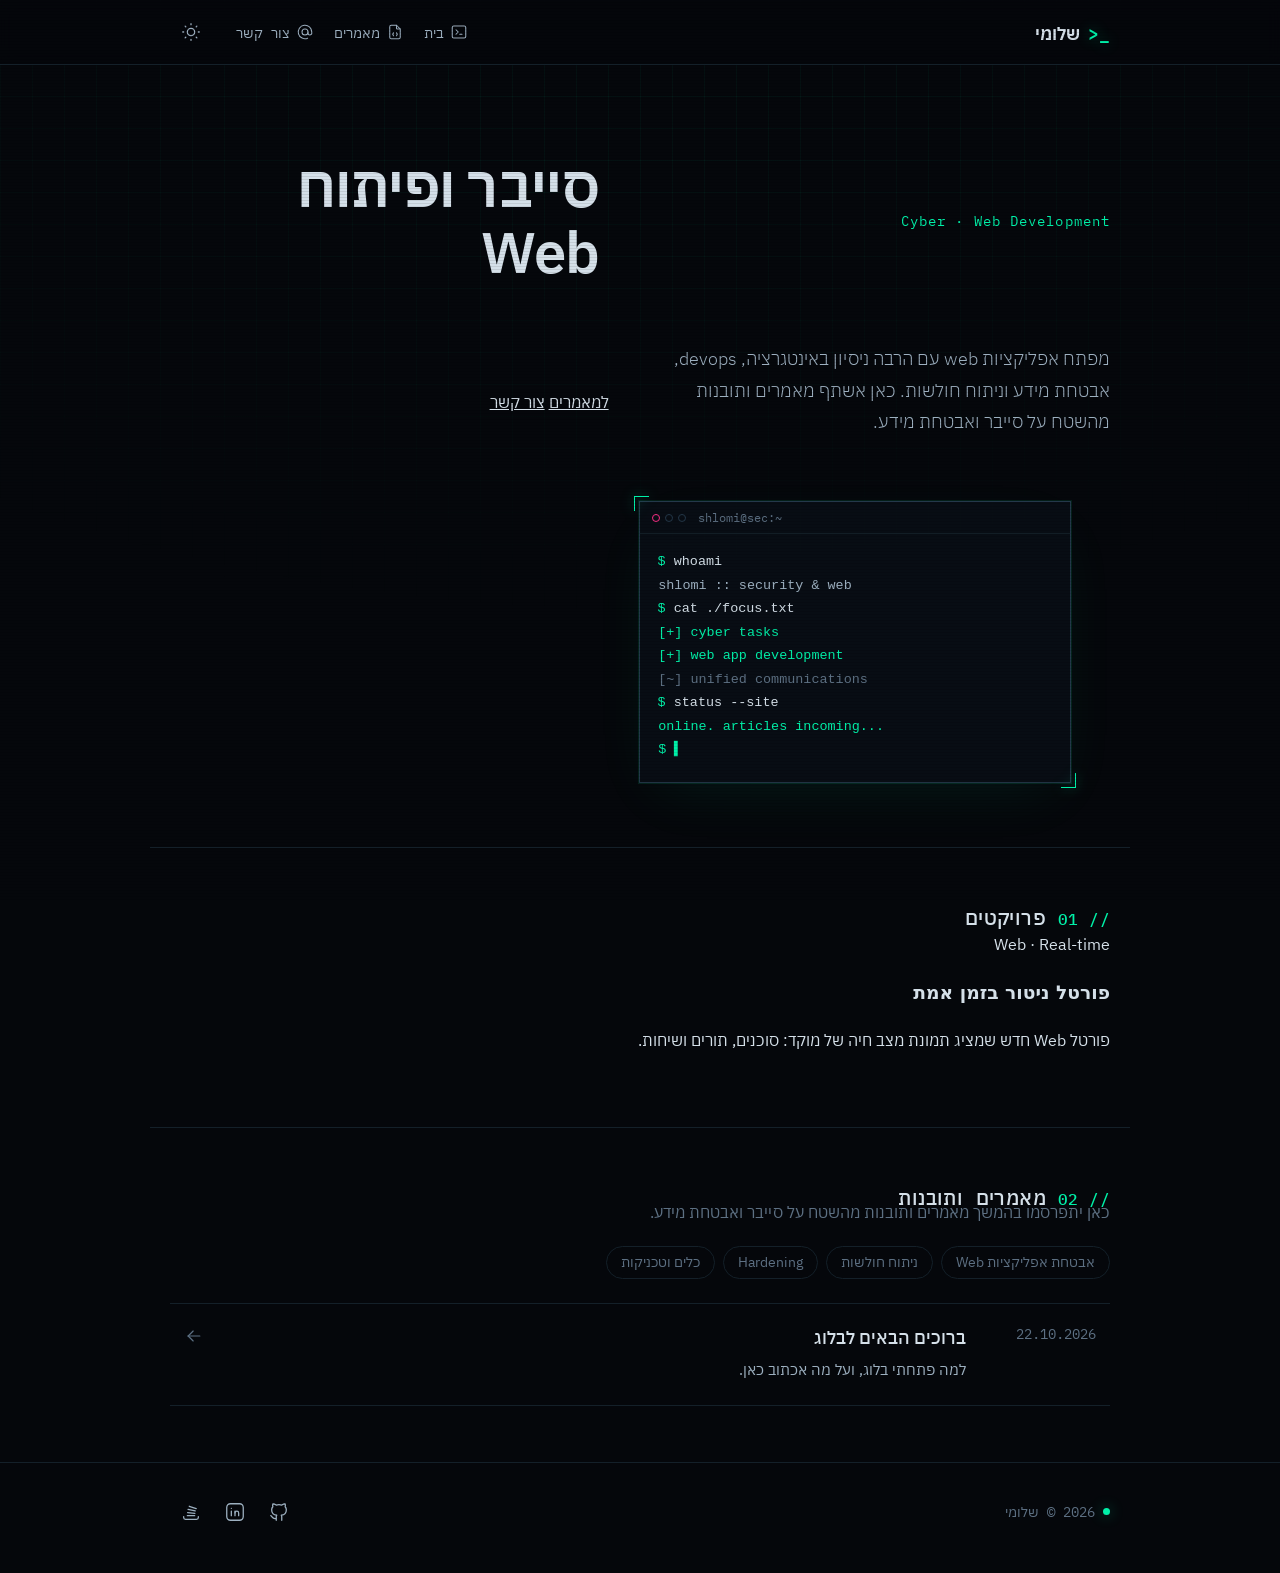
==== commit 0251d567: "Remove contact section from index.html" ====
--- a/index.html
+++ b/index.html
@@ -77,10 +77,6 @@
       </ul>
     </section>
 
-    <section id="contact" class="container section">
-      <div class="section-head"><h2 class="section-title">צור קשר</h2></div>
-      <div class="glyphs links"><a class="glyph" href="https://github.com/ShDr" aria-label="GitHub" data-tip="GitHub" target="_blank" rel="me noopener"><svg class="icon" viewBox="0 0 24 24" aria-hidden="true"><path d="M9 19c-4.3 1.4 -4.3 -2.5 -6 -3m12 5v-3.5c0 -1 .1 -1.4 -.5 -2c2.8 -.3 5.5 -1.4 5.5 -6a4.6 4.6 0 0 0 -1.3 -3.2a4.2 4.2 0 0 0 -.1 -3.2s-1.1 -.3 -3.5 1.3a12.3 12.3 0 0 0 -6.2 0c-2.4 -1.6 -3.5 -1.3 -3.5 -1.3a4.2 4.2 0 0 0 -.1 3.2a4.6 4.6 0 0 0 -1.3 3.2c0 4.6 2.7 5.7 5.5 6c-.6 .6 -.6 1.2 -.5 2v3.5" /></svg></a><a class="glyph" href="https://www.linkedin.com/in/shlomi-d-b6868267/" aria-label="LinkedIn" data-tip="LinkedIn" target="_blank" rel="me noopener"><svg class="icon" viewBox="0 0 24 24" aria-hidden="true"><path d="M8 11v5" /><path d="M8 8v.01" /><path d="M12 16v-5" /><path d="M16 16v-3a2 2 0 1 0 -4 0" /><path d="M3 7a4 4 0 0 1 4 -4h10a4 4 0 0 1 4 4v10a4 4 0 0 1 -4 4h-10a4 4 0 0 1 -4 -4l0 -10" /></svg></a><a class="glyph" href="https://stackoverflow.com/users/2682713/shdr" aria-label="Stack Overflow" data-tip="Stack Overflow" target="_blank" rel="me noopener"><svg class="icon" viewBox="0 0 24 24" aria-hidden="true"><path d="M4 17v1a2 2 0 0 0 2 2h12a2 2 0 0 0 2 -2v-1" /><path d="M8 16h8" /><path d="M8.322 12.582l7.956 .836" /><path d="M8.787 9.168l7.826 1.664" /><path d="M10.096 5.764l7.608 2.472" /></svg></a></div>
-    </section>
   </main>
 
   <footer class="site-footer">
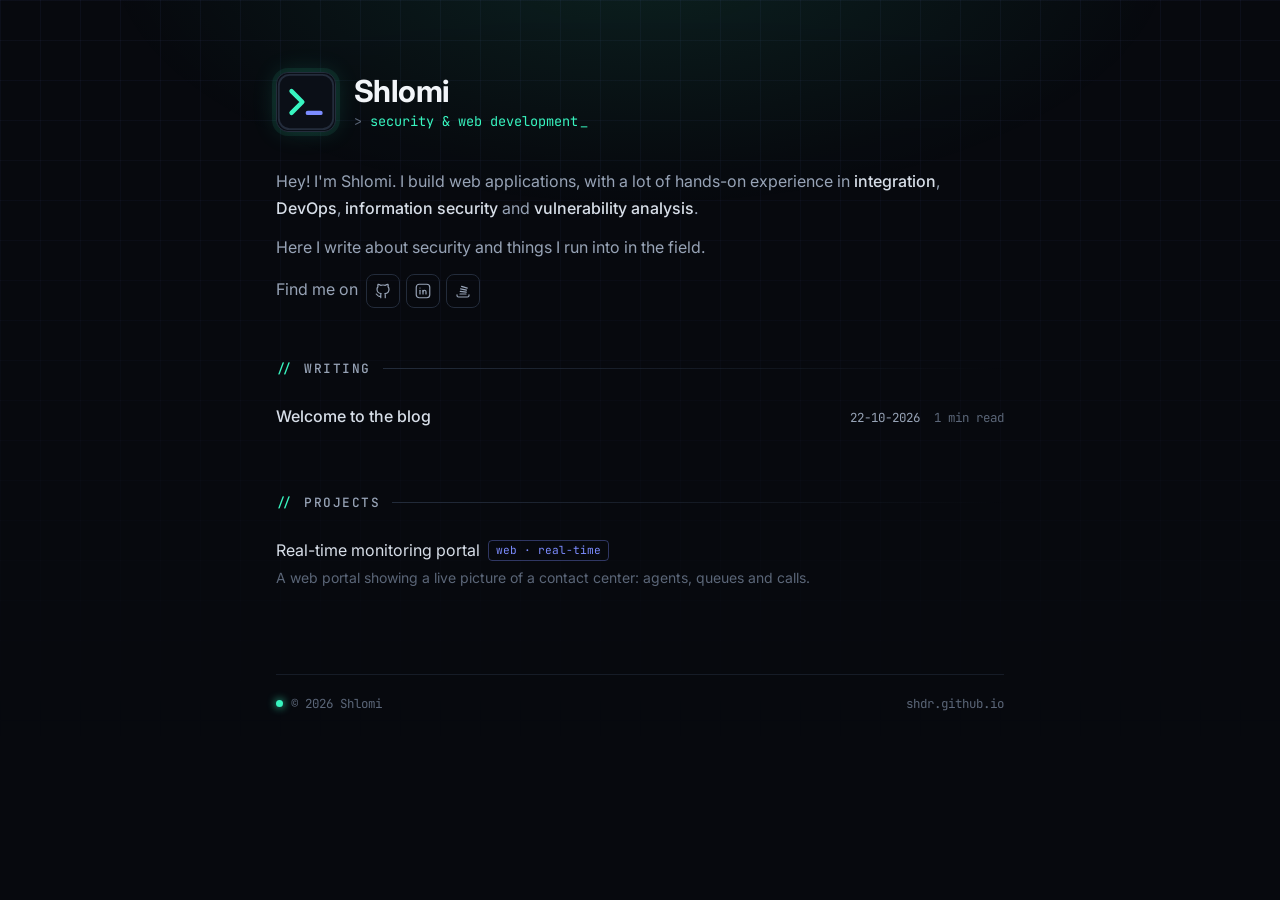
==== commit e6b04bf7: "Rebuild site in English: single page, Markdown posts, no menus - Home page: header, about + social i" ====
--- a/index.html
+++ b/index.html
@@ -1,90 +1,117 @@
 <!doctype html>
-<html lang="he" dir="rtl">
+<!--
+  HOW TO ADD CONTENT
+  ------------------
+  Article:      1. Create posts/<slug>.md   (copy posts/_template.md)
+                2. Add one <li> to the "Writing" list below:
+                   <li class="post-item" data-post="<slug>">
+                     <div class="post-title-wrapper"><a href="post.html?p=<slug>">Title</a></div>
+                     <div class="post-meta-wrapper"><time>DD-MM-YYYY</time></div>
+                   </li>
+                Reading time is filled in automatically.
+
+  Publication:  Put a PDF in docs/ (or link to an external URL) and add an <li> to "Publications".
+
+  Project:      Add an <li> to "Projects". Add data-repo="ShDr/<repo>" to show its GitHub stars.
+
+  A section with no <li> items is hidden automatically.
+-->
+<html lang="en">
 <head>
   <meta charset="utf-8">
   <meta name="viewport" content="width=device-width, initial-scale=1">
-  <title>shdr</title>
-  <meta name="description" content="סייבר, פיתוח אפליקציות Web ומאמרים.">
-  <meta name="theme-color" content="#05070b">
+  <title>Shlomi</title>
+  <meta name="description" content="Security, web application development and field notes.">
+  <meta name="theme-color" content="#07090e">
+  <meta property="og:type" content="website">
+  <meta property="og:title" content="Shlomi">
+  <meta property="og:url" content="https://shdr.github.io/">
+  <meta property="og:locale" content="en_US">
   <link rel="icon" type="image/svg+xml" href="assets/favicon.svg">
   <link rel="preconnect" href="https://fonts.googleapis.com">
   <link rel="preconnect" href="https://fonts.gstatic.com" crossorigin>
-  <link href="https://fonts.googleapis.com/css2?family=IBM+Plex+Mono:wght@400;500&family=IBM+Plex+Sans+Hebrew:wght@300;400;500;600&display=swap" rel="stylesheet">
+  <link href="https://fonts.googleapis.com/css2?family=Inter:wght@400;500;600;700&family=JetBrains+Mono:wght@400;500&display=swap" rel="stylesheet">
   <link rel="stylesheet" href="assets/style.css">
-  <!-- Dark is the default; apply a saved choice before first paint, so there is no flash. -->
-  <script>try{var t=localStorage.getItem('theme');if(t==='light'||t==='dark')document.documentElement.dataset.theme=t}catch(e){}</script>
 </head>
 <body>
-  <header class="site-header">
-    <div class="container nav">
-      <a class="brand" href="" aria-label="שלומי, דף הבית"><span class="sig" aria-hidden="true">&gt;_</span>שלומי</a>
-      <nav aria-label="ניווט ראשי">
-        <a href="" aria-label="בית" title="בית"><svg class="icon" viewBox="0 0 24 24" aria-hidden="true"><path d="M8 9l3 3l-3 3" /><path d="M13 15l3 0" /><path d="M3 6a2 2 0 0 1 2 -2h14a2 2 0 0 1 2 2v12a2 2 0 0 1 -2 2h-14a2 2 0 0 1 -2 -2l0 -12" /></svg><span class="label">בית</span></a>
-        <a href="#articles" aria-label="מאמרים" title="מאמרים"><svg class="icon" viewBox="0 0 24 24" aria-hidden="true"><path d="M14 3v4a1 1 0 0 0 1 1h4" /><path d="M17 21h-10a2 2 0 0 1 -2 -2v-14a2 2 0 0 1 2 -2h7l5 5v11a2 2 0 0 1 -2 2" /><path d="M10 13l-1 2l1 2" /><path d="M14 13l1 2l-1 2" /></svg><span class="label">מאמרים</span></a>
-        <a href="#contact" aria-label="צור קשר" title="צור קשר"><svg class="icon" viewBox="0 0 24 24" aria-hidden="true"><path d="M8 12a4 4 0 1 0 8 0a4 4 0 1 0 -8 0" /><path d="M16 12v1.5a2.5 2.5 0 0 0 5 0v-1.5a9 9 0 1 0 -5.5 8.28" /></svg><span class="label">צור קשר</span></a>
-      </nav>
-      <button class="glyph theme" type="button" aria-label="החלפת מצב תצוגה בהיר או כהה" data-tip="בהיר / כהה"><svg class="icon to-light" viewBox="0 0 24 24" aria-hidden="true"><path d="M8 12a4 4 0 1 0 8 0a4 4 0 1 0 -8 0" /><path d="M3 12h1m8 -9v1m8 8h1m-9 8v1m-6.4 -15.4l.7 .7m12.1 -.7l-.7 .7m0 11.4l.7 .7m-12.1 -.7l-.7 .7" /></svg><svg class="icon to-dark" viewBox="0 0 24 24" aria-hidden="true"><path d="M12 3c.132 0 .263 0 .393 0a7.5 7.5 0 0 0 7.92 12.446a9 9 0 1 1 -8.313 -12.454l0 .008" /></svg></button>
-    </div>
-  </header>
+  <div class="content">
 
-  <main>
-    <section class="hero container">
-      <p class="eyebrow">Cyber · Web Development</p>
-      <h1>סייבר ופיתוח Web</h1>
-      <p class="lead">
-מפתח אפליקציות web עם הרבה ניסיון באינטגרציה, devops, אבטחת מידע וניתוח חולשות. כאן אשתף מאמרים ותובנות מהשטח על סייבר ואבטחת מידע.
+    <header id="header">
+      <a href="./">
+        <img id="logo" src="assets/logo.svg" alt="">
+        <div id="title">
+          <h1>Shlomi</h1>
+          <h2 class="subtitle">security &amp; web development</h2>
+        </div>
+      </a>
+    </header>
+
+    <section id="about">
+      <p>
+        Hey! I'm Shlomi. I build web applications, with a lot of hands-on experience in
+        <strong>integration</strong>, <strong>DevOps</strong>, <strong>information security</strong>
+        and <strong>vulnerability analysis</strong>.
       </p>
-      <div class="actions">
-        <a class="btn primary" href="#articles">למאמרים</a>
-        <a class="btn" href="#contact">צור קשר</a>
-      </div>
-      <figure class="term" role="img" aria-label="חלון מסוף: משימות סייבר ופיתוח אפליקציות Web, עם רקע ב-UC">
-        <div class="bar" dir="ltr" aria-hidden="true"><span class="dots"><i></i><i></i><i></i></span><span>shlomi@sec:~</span></div>
-        <pre dir="ltr" aria-hidden="true"><code><span class="ln" style="--i:0;--n:8"><b>$</b> whoami</span><span class="ln out" style="--i:1">shlomi :: security & web</span><span class="ln" style="--i:2;--n:17"><b>$</b> cat ./focus.txt</span><span class="ln out ok" style="--i:3">[+] cyber tasks</span><span class="ln out ok" style="--i:4">[+] web app development</span><span class="ln out dim" style="--i:5">[~] unified communications</span><span class="ln" style="--i:6;--n:15"><b>$</b> status --site</span><span class="ln out ok" style="--i:7">online. articles incoming...</span><span class="ln end" style="--i:8"><b>$</b> <span class="cursor">▍</span></span></code></pre>
-      </figure>
+      <p>Here I write about security and things I run into in the field.</p>
+      <p>
+        Find me on
+        <span class="socials">
+          <a href="https://github.com/ShDr" target="_blank" rel="me noopener" aria-label="GitHub" title="GitHub"><svg viewBox="0 0 24 24" aria-hidden="true"><path d="M9 19c-4.3 1.4 -4.3 -2.5 -6 -3m12 5v-3.5c0 -1 .1 -1.4 -.5 -2c2.8 -.3 5.5 -1.4 5.5 -6a4.6 4.6 0 0 0 -1.3 -3.2a4.2 4.2 0 0 0 -.1 -3.2s-1.1 -.3 -3.5 1.3a12.3 12.3 0 0 0 -6.2 0c-2.4 -1.6 -3.5 -1.3 -3.5 -1.3a4.2 4.2 0 0 0 -.1 3.2a4.6 4.6 0 0 0 -1.3 3.2c0 4.6 2.7 5.7 5.5 6c-.6 .6 -.6 1.2 -.5 2v3.5"/></svg></a>
+          <a href="https://www.linkedin.com/in/shlomi-d-b6868267/" target="_blank" rel="me noopener" aria-label="LinkedIn" title="LinkedIn"><svg viewBox="0 0 24 24" aria-hidden="true"><path d="M8 11v5"/><path d="M8 8v.01"/><path d="M12 16v-5"/><path d="M16 16v-3a2 2 0 1 0 -4 0"/><path d="M3 7a4 4 0 0 1 4 -4h10a4 4 0 0 1 4 4v10a4 4 0 0 1 -4 4h-10a4 4 0 0 1 -4 -4l0 -10"/></svg></a>
+          <a href="https://stackoverflow.com/users/2682713/shdr" target="_blank" rel="me noopener" aria-label="Stack Overflow" title="Stack Overflow"><svg viewBox="0 0 24 24" aria-hidden="true"><path d="M4 17v1a2 2 0 0 0 2 2h12a2 2 0 0 0 2 -2v-1"/><path d="M8 16h8"/><path d="M8.322 12.582l7.956 .836"/><path d="M8.787 9.168l7.826 1.664"/><path d="M10.096 5.764l7.608 2.472"/></svg></a>
+        </span>
+      </p>
     </section>
 
-
-    <section id="projects" class="container section">
-      <h2 class="section-title">פרויקטים</h2>
-      <article class="card">
-        <span class="tag">Web · Real-time</span>
-        <h3>פורטל ניטור בזמן אמת</h3>
-        <p>פורטל Web חדש שמציג תמונת מצב חיה של מוקד: סוכנים, תורים ושיחות.</p>
-      </article>
+    <section id="publications">
+      <span class="h1">Publications</span>
+      <ul class="post-list">
+        <!--
+        <li class="post-item">
+          <div class="post-title-wrapper"><a class="ext" href="docs/my-paper.pdf" target="_blank" rel="noopener">Paper title</a></div>
+          <div class="post-meta-wrapper"><time>01-01-2026</time></div>
+        </li>
+        -->
+      </ul>
     </section>
 
-    <section id="articles" class="container section">
-      <h2 class="section-title">מאמרים ותובנות</h2>
-      <p class="section-lead">כאן יתפרסמו בהמשך מאמרים ותובנות מהשטח על סייבר ואבטחת מידע.</p>
-      <div class="topics">
-        <span>אבטחת אפליקציות Web</span>
-        <span>ניתוח חולשות</span>
-        <span>Hardening</span>
-        <span>כלים וטכניקות</span>
-      </div>
+    <section id="writing">
+      <span class="h1">Writing</span>
       <ul class="post-list">
-        <li>
-          <a href="articles/first-post.html">
-            <time datetime="2026-10-22">22.10.2026</time>
-            <span class="what">
-              <span class="post-title">ברוכים הבאים לבלוג</span>
-              <span class="post-excerpt">למה פתחתי בלוג, ועל מה אכתוב כאן.</span>
-            </span>
-            <svg class="icon go" viewBox="0 0 24 24" aria-hidden="true"><path d="M5 12l14 0" /><path d="M5 12l6 6" /><path d="M5 12l6 -6" /></svg>
-          </a>
+        <li class="post-item" data-post="first-post">
+          <div class="post-title-wrapper"><a href="post.html?p=first-post">Welcome to the blog</a></div>
+          <div class="post-meta-wrapper"><time>22-10-2026</time></div>
         </li>
       </ul>
     </section>
 
-  </main>
+    <section id="projects">
+      <span class="h1"><a href="https://github.com/ShDr" target="_blank" rel="noopener">Projects</a></span>
+      <ul class="post-list">
+        <li class="post-item">
+          <div class="post-title-wrapper">
+            <span>Real-time monitoring portal</span><span class="tag">web · real-time</span>
+            <span class="desc">A web portal showing a live picture of a contact center: agents, queues and calls.</span>
+          </div>
+        </li>
+        <!-- Public repo with live star count:
+        <li class="post-item" data-repo="ShDr/repo-name">
+          <div class="post-title-wrapper">
+            <a class="ext" href="https://github.com/ShDr/repo-name" target="_blank" rel="noopener">Repo name</a>
+            <span class="desc">One-line description</span>
+          </div>
+          <div class="post-meta-wrapper repo-stars"></div>
+        </li>
+        -->
+      </ul>
+    </section>
 
-  <footer class="site-footer">
-    <div class="container">
-      <span class="status"><span class="dot" aria-hidden="true"></span><span dir="ltr">© <span id="y">2026</span></span> שלומי</span>
-      <div class="glyphs"><a class="glyph" href="https://github.com/ShDr" aria-label="GitHub" data-tip="GitHub" target="_blank" rel="me noopener"><svg class="icon" viewBox="0 0 24 24" aria-hidden="true"><path d="M9 19c-4.3 1.4 -4.3 -2.5 -6 -3m12 5v-3.5c0 -1 .1 -1.4 -.5 -2c2.8 -.3 5.5 -1.4 5.5 -6a4.6 4.6 0 0 0 -1.3 -3.2a4.2 4.2 0 0 0 -.1 -3.2s-1.1 -.3 -3.5 1.3a12.3 12.3 0 0 0 -6.2 0c-2.4 -1.6 -3.5 -1.3 -3.5 -1.3a4.2 4.2 0 0 0 -.1 3.2a4.6 4.6 0 0 0 -1.3 3.2c0 4.6 2.7 5.7 5.5 6c-.6 .6 -.6 1.2 -.5 2v3.5" /></svg></a><a class="glyph" href="https://www.linkedin.com/in/shlomi-d-b6868267/" aria-label="LinkedIn" data-tip="LinkedIn" target="_blank" rel="me noopener"><svg class="icon" viewBox="0 0 24 24" aria-hidden="true"><path d="M8 11v5" /><path d="M8 8v.01" /><path d="M12 16v-5" /><path d="M16 16v-3a2 2 0 1 0 -4 0" /><path d="M3 7a4 4 0 0 1 4 -4h10a4 4 0 0 1 4 4v10a4 4 0 0 1 -4 4h-10a4 4 0 0 1 -4 -4l0 -10" /></svg></a><a class="glyph" href="https://stackoverflow.com/users/2682713/shdr" aria-label="Stack Overflow" data-tip="Stack Overflow" target="_blank" rel="me noopener"><svg class="icon" viewBox="0 0 24 24" aria-hidden="true"><path d="M4 17v1a2 2 0 0 0 2 2h12a2 2 0 0 0 2 -2v-1" /><path d="M8 16h8" /><path d="M8.322 12.582l7.956 .836" /><path d="M8.787 9.168l7.826 1.664" /><path d="M10.096 5.764l7.608 2.472" /></svg></a></div>
-    </div>
-  </footer>
-  <script src="assets/theme.js"></script>
+    <footer id="footer">
+      <span class="status">&copy; <span id="y">2026</span> Shlomi</span>
+      <span>shdr.github.io</span>
+    </footer>
+
+  </div>
+  <script src="assets/main.js"></script>
 </body>
 </html>
--- a/assets/style.css
+++ b/assets/style.css
@@ -1,309 +1,242 @@
-/* ---------- Tokens: dark "terminal" by default, light on request ---------- */
+/* ---------- Tokens ---------- */
 :root {
-  --bg: #05070b;
-  --surface: #0a0f16;
-  --text: #d5e0e9;
-  --soft: #9db0c0;
-  --muted: #5d7083;
-  --line: #142029;
-  --line-strong: #24384a;
-  --accent: #00f0a8;
-  --accent-soft: rgba(0, 240, 168, 0.1);
-  --alert: #ff2e88;
-  --grid: rgba(0, 240, 168, 0.045);
-  --glow: 0 0 14px rgba(0, 240, 168, 0.45);
-  --glow-drop: drop-shadow(0 0 6px rgba(0, 240, 168, 0.6));
-  --max: 980px;
-  --font: 'IBM Plex Sans Hebrew', 'Heebo', system-ui, sans-serif;
-  --mono: 'IBM Plex Mono', 'IBM Plex Sans Hebrew', 'Segoe UI', system-ui, monospace;
-  --code: 'IBM Plex Mono', ui-monospace, Consolas, monospace;
+  --bg: #07090e;
+  --bg-2: #0b0f17;
+  --text: #d7dee8;
+  --soft: #97a3b6;
+  --muted: #5b6678;
+  --line: #161c27;
+  --line-strong: #232c3b;
+  --accent: #38f5c0;          /* terminal mint */
+  --accent-2: #7c8cff;        /* indigo, for hover / secondary */
+  --accent-soft: rgba(56, 245, 192, 0.08);
+  --grid: rgba(124, 140, 255, 0.05);
+  --max: 760px;
+  --font: 'Inter', system-ui, -apple-system, 'Segoe UI', sans-serif;
+  --mono: 'JetBrains Mono', ui-monospace, Consolas, monospace;
   color-scheme: dark;
-}
-:root[data-theme='light'] {
-  --bg: #eef2f3;
-  --surface: #ffffff;
-  --text: #0b1620;
-  --soft: #34495a;
-  --muted: #627587;
-  --line: #d2dbe0;
-  --line-strong: #9fb0bc;
-  --accent: #00825c;
-  --accent-soft: rgba(0, 130, 92, 0.1);
-  --alert: #c2185b;
-  --grid: rgba(0, 130, 92, 0.07);
-  --glow: none;
-  --glow-drop: none;
-  color-scheme: light;
 }
 
 * { box-sizing: border-box; }
 html { scroll-behavior: smooth; }
 body {
   margin: 0;
+  min-height: 100vh;
   font-family: var(--font);
+  font-size: 16px;
+  line-height: 1.7;
   background: var(--bg);
   color: var(--text);
-  line-height: 1.7;
   -webkit-font-smoothing: antialiased;
 }
-/* faint grid fading out from the top */
+/* faint grid + a soft glow at the top */
 body::before {
   content: '';
   position: fixed; inset: 0; z-index: -1; pointer-events: none;
-  background-image: linear-gradient(var(--grid) 1px, transparent 1px),
-    linear-gradient(90deg, var(--grid) 1px, transparent 1px);
-  background-size: 32px 32px;
-  -webkit-mask-image: radial-gradient(ellipse 90% 70% at 50% 0%, #000 25%, transparent 100%);
-  mask-image: radial-gradient(ellipse 90% 70% at 50% 0%, #000 25%, transparent 100%);
-}
-/* CRT scanlines, dark mode only */
-body::after {
-  content: '';
-  position: fixed; inset: 0; z-index: 50; pointer-events: none;
-  background: repeating-linear-gradient(0deg, rgba(0, 0, 0, 0.22) 0 1px, transparent 1px 3px);
-  opacity: 0.4;
-}
-:root[data-theme='light'] body::after { display: none; }
-
-a { color: inherit; transition: color .15s, filter .15s; }
-a:hover { color: var(--accent); }
+  background:
+    radial-gradient(ellipse 60% 40% at 50% -5%, rgba(56, 245, 192, 0.10), transparent 70%),
+    linear-gradient(var(--grid) 1px, transparent 1px) 0 0 / 40px 40px,
+    linear-gradient(90deg, var(--grid) 1px, transparent 1px) 0 0 / 40px 40px;
+  -webkit-mask-image: linear-gradient(#000 0, transparent 85vh);
+  mask-image: linear-gradient(#000 0, transparent 85vh);
+}
+
+a { color: var(--accent); text-decoration: none; transition: color .15s; }
+a:hover { color: var(--accent-2); }
 :focus-visible { outline: 1px dashed var(--accent); outline-offset: 3px; }
 ::selection { background: var(--accent); color: var(--bg); }
-.container { max-width: var(--max); margin: 0 auto; padding: 0 20px; }
-
-/* ---------- Icons and icon-only links ---------- */
-.icon {
-  width: 20px; height: 20px; flex: none;
-  fill: none; stroke: currentColor; stroke-width: 1.4;
+
+.content { max-width: var(--max); margin: 0 auto; padding: 72px 16px 40px; }
+
+/* ---------- Header ---------- */
+#header a { display: flex; align-items: center; gap: 18px; color: inherit; }
+#logo {
+  width: 60px; height: 60px; flex: none;
+  border: 1px solid var(--line-strong);
+  border-radius: 12px;
+  background: var(--bg-2);
+  box-shadow: 0 0 0 4px var(--accent-soft), 0 0 24px rgba(56, 245, 192, 0.15);
+}
+#title h1 {
+  margin: 0;
+  font-size: 1.9rem; font-weight: 700; letter-spacing: -0.02em; line-height: 1.15;
+  color: #f2f5f9;
+}
+#title .subtitle {
+  margin: 4px 0 0;
+  font: 400 0.85rem var(--mono);
+  color: var(--accent);
+}
+#title .subtitle::before { content: '> '; color: var(--muted); }
+#title .subtitle::after {
+  content: '_';
+  margin-inline-start: 2px;
+  animation: blink 1.1s steps(1) infinite;
+}
+@keyframes blink { 50% { opacity: 0; } }
+
+/* ---------- About ---------- */
+#about { margin: 36px 0 8px; color: var(--soft); }
+#about p { margin: 0 0 12px; }
+#about strong { color: var(--text); font-weight: 500; }
+.socials { display: inline-flex; gap: 6px; vertical-align: middle; margin-inline-start: 4px; }
+.socials a {
+  display: grid; place-items: center;
+  width: 34px; height: 34px;
+  border: 1px solid var(--line-strong);
+  border-radius: 8px;
+  color: var(--soft);
+  transition: color .15s, border-color .15s, box-shadow .15s;
+}
+.socials a:hover {
+  color: var(--accent);
+  border-color: var(--accent);
+  box-shadow: 0 0 14px rgba(56, 245, 192, 0.25);
+}
+.socials svg, .repo-stars svg {
+  width: 18px; height: 18px;
+  fill: none; stroke: currentColor; stroke-width: 1.6;
   stroke-linecap: round; stroke-linejoin: round;
 }
-.glyphs { display: flex; flex-wrap: wrap; align-items: center; gap: 2px; }
-.glyph {
+
+/* ---------- Sections ---------- */
+section { margin-top: 52px; }
+.h1 {
+  display: flex; align-items: center; gap: 12px;
+  margin-bottom: 14px;
+  font: 500 0.8rem var(--mono);
+  letter-spacing: 0.12em; text-transform: uppercase;
+  color: var(--soft);
+}
+.h1::before { content: '//'; color: var(--accent); letter-spacing: 0; }
+.h1::after { content: ''; flex: 1; height: 1px; background: linear-gradient(90deg, var(--line-strong), transparent); }
+.h1 a { color: inherit; }
+.h1 a:hover { color: var(--accent); }
+
+/* ---------- Lists (publications, writing, projects) ---------- */
+.post-list { list-style: none; margin: 0; padding: 0; }
+.post-item {
   position: relative;
-  display: inline-grid; place-items: center;
-  width: 42px; height: 42px;
+  display: flex; align-items: baseline; justify-content: space-between; gap: 16px;
+  padding: 12px 12px;
+  margin: 0 -12px;
+  border-bottom: 1px solid var(--line);
+  border-radius: 6px;
+  transition: background .15s;
+}
+.post-item:last-child { border-bottom: 0; }
+.post-item:hover { background: var(--accent-soft); }
+.post-item::before {
+  content: ''; position: absolute; left: 0; top: 12px; bottom: 12px; width: 2px;
+  background: var(--accent); border-radius: 2px;
+  transform: scaleY(0); transition: transform .2s;
+}
+.post-item:hover::before { transform: scaleY(1); }
+.post-title-wrapper a { color: var(--text); font-weight: 500; }
+.post-title-wrapper a:hover { color: var(--accent); }
+.post-title-wrapper .desc { display: block; margin-top: 2px; font-size: 0.875rem; color: var(--muted); }
+.post-meta-wrapper {
+  display: flex; gap: 14px; flex: none;
+  font: 0.78rem var(--mono); color: var(--muted);
+  white-space: nowrap;
+}
+.post-meta-wrapper time { color: var(--soft); }
+.tag {
+  display: inline-block; margin-inline-start: 8px; padding: 0 7px;
+  font: 0.7rem/1.7 var(--mono);
+  color: var(--accent-2);
+  border: 1px solid rgba(124, 140, 255, 0.35); border-radius: 4px;
+  vertical-align: 2px;
+}
+.ext::after { content: ' \2197'; font-size: 0.8em; color: var(--muted); }
+.repo-stars { color: var(--accent); }
+.repo-stars svg { width: 14px; height: 14px; vertical-align: -2px; }
+
+/* ---------- Article page ---------- */
+.back { font: 0.8rem var(--mono); color: var(--muted); }
+.back:hover { color: var(--accent); }
+.article-head { margin: 28px 0 32px; padding-bottom: 24px; border-bottom: 1px solid var(--line); }
+.article-head h1 { margin: 0 0 10px; font-size: 2.1rem; line-height: 1.2; letter-spacing: -0.02em; color: #f2f5f9; }
+.article-head .meta { font: 0.8rem var(--mono); color: var(--muted); }
+.article-head .meta span + span::before { content: ' · '; }
+
+.prose { font-size: 1.04rem; }
+.prose h2, .prose h3 { margin: 2.2em 0 0.6em; line-height: 1.3; color: #f2f5f9; letter-spacing: -0.01em; }
+.prose h2 { font-size: 1.45rem; }
+.prose h2::before { content: '# '; font-family: var(--mono); color: var(--accent); font-weight: 400; }
+.prose h3 { font-size: 1.15rem; }
+.prose a { border-bottom: 1px solid rgba(56, 245, 192, 0.35); }
+.prose a:hover { border-color: var(--accent-2); }
+.prose img { max-width: 100%; height: auto; border: 1px solid var(--line-strong); border-radius: 8px; }
+.prose blockquote {
+  margin: 1.5em 0; padding: 4px 18px;
+  border-left: 2px solid var(--accent-2);
+  background: rgba(124, 140, 255, 0.06);
   color: var(--soft);
-  background: none; border: 0; padding: 0; cursor: pointer;
-  text-decoration: none;
-}
-.glyph .icon { width: 22px; height: 22px; }
-.glyph:hover, .glyph:focus-visible { color: var(--accent); filter: var(--glow-drop); }
-.glyph[data-tip]::after {
-  content: attr(data-tip);
-  position: absolute; top: calc(100% + 2px); left: 50%;
-  transform: translate(-50%, -4px);
-  padding: 2px 8px;
-  font: 400 .72rem var(--mono); white-space: nowrap;
-  color: var(--accent); background: var(--surface);
-  border: 1px solid var(--line-strong);
-  opacity: 0; pointer-events: none;
-  transition: opacity .15s, transform .15s;
-  z-index: 5;
-}
-.glyph[data-tip]:hover::after, .glyph[data-tip]:focus-visible::after {
-  opacity: 1; transform: translate(-50%, 0);
-}
-.sep { width: 1px; height: 22px; background: var(--line-strong); margin: 0 8px; }
-
-/* ---------- Header ---------- */
-.site-header {
-  position: sticky; top: 0; z-index: 10;
-  background: color-mix(in srgb, var(--bg) 85%, transparent);
-  backdrop-filter: blur(8px);
-  border-bottom: 1px solid var(--line);
-}
-.nav { display: flex; align-items: center; gap: 24px; height: 64px; }
-.brand {
-  display: inline-flex; align-items: center; gap: 8px;
-  font: 600 1.1rem var(--mono); text-decoration: none;
-}
-.brand .sig { color: var(--accent); text-shadow: var(--glow); font-family: var(--code); direction: ltr; }
-.nav nav { display: flex; gap: 20px; margin-inline-start: auto; }
-.nav nav a {
-  display: inline-flex; align-items: center; gap: 6px;
-  text-decoration: none; color: var(--soft);
-  font: 400 .9rem var(--mono);
-}
-.nav nav a .icon { width: 18px; height: 18px; }
-.nav nav a:hover { filter: var(--glow-drop); }
-.theme .to-dark { display: none; }
-:root[data-theme='light'] .theme .to-dark { display: block; }
-:root[data-theme='light'] .theme .to-light { display: none; }
-
-/* ---------- Hero ---------- */
-.hero {
-  display: grid; grid-template-columns: 1.1fr 1fr; align-items: center; gap: 40px;
-  padding: 88px 20px 64px;
-}
-.eyebrow {
-  color: var(--accent); font: 400 .85rem var(--mono); letter-spacing: .08em;
-  margin: 0 0 14px; direction: ltr; text-align: right;
-}
-.hero h1 {
-  font-size: clamp(2.2rem, 5.5vw, 3.6rem); line-height: 1.15; margin: 0 0 18px; font-weight: 600;
-  letter-spacing: -0.02em;
-}
-.lead { color: var(--soft); font-size: 1.15rem; max-width: 620px; margin: 0 0 24px; font-weight: 300; }
-.actions { margin-inline-start: -10px; }
-
-/* glitch: two colored copies slip out of place for a split second */
-.glitch { position: relative; display: inline-block; }
-.glitch::before, .glitch::after {
-  content: attr(data-text); position: absolute; inset: 0; opacity: 0; pointer-events: none;
-}
-.glitch::before { color: var(--alert); clip-path: inset(0 0 55% 0); animation: glitch 5s steps(1) infinite; }
-.glitch::after { color: var(--accent); clip-path: inset(50% 0 0 0); animation: glitch 5s steps(1) infinite .08s; }
-@keyframes glitch {
-  0%, 90%, 100% { opacity: 0; transform: none; }
-  91% { opacity: .85; transform: translate(3px, -1px); }
-  93% { transform: translate(-3px, 1px); }
-  95% { transform: translate(2px, 0); }
-  97% { opacity: 0; }
-}
-
-/* terminal window that types itself once */
-.term {
-  position: relative; margin: 0; justify-self: end; width: min(100%, 27rem);
-  background: color-mix(in srgb, var(--surface) 88%, transparent);
-  border: 1px solid var(--line-strong);
-  box-shadow: 0 0 0 1px var(--accent-soft), 0 20px 60px -20px var(--accent-soft);
-}
-.term::before, .term::after {
-  content: ''; position: absolute; width: 14px; height: 14px;
-  border: 1.5px solid var(--accent); filter: var(--glow-drop);
-}
-.term::before { top: -6px; left: -6px; border-right: 0; border-bottom: 0; }
-.term::after { bottom: -6px; right: -6px; border-left: 0; border-top: 0; }
-.term .bar {
-  display: flex; align-items: center; gap: 12px; padding: 8px 12px;
-  border-bottom: 1px solid var(--line); font: 400 .75rem var(--code); color: var(--muted);
-}
-.term .dots { display: flex; gap: 5px; }
-.term .dots i { width: 8px; height: 8px; border: 1px solid var(--line-strong); border-radius: 50%; }
-.term .dots i:first-child { border-color: var(--alert); }
-.term pre {
-  margin: 0; padding: 16px 18px 20px; overflow: hidden; text-align: left;
-  font: 400 .84rem/1.75 var(--code); color: var(--text);
-}
-.term .ln {
-  display: block; width: fit-content; white-space: pre;
-  clip-path: inset(0 100% 0 0);
-  animation: type calc(var(--n) * .03s) steps(var(--n)) forwards;
-  animation-delay: calc(.3s + var(--i) * .42s);
-}
-.term .ln.out, .term .ln.end {
-  clip-path: none; opacity: 0; color: var(--soft);
-  animation: appear .12s ease forwards;
-  animation-delay: calc(.55s + var(--i) * .42s);
-}
-.term .ok { color: var(--accent) !important; }
-.term .dim { color: var(--muted) !important; }
-.term b { color: var(--accent); font-weight: 500; }
-.term .cursor { color: var(--accent); animation: blink 1s steps(1) infinite; }
-@keyframes type { to { clip-path: inset(0 0 0 0); } }
-@keyframes appear { to { opacity: 1; } }
-@keyframes blink { 50% { opacity: 0; } }
-
-/* ---------- Sections ---------- */
-main { counter-reset: sec; }
-.section { padding: 56px 20px; border-top: 1px solid var(--line); counter-increment: sec; }
-.section-head { display: flex; align-items: center; justify-content: space-between; gap: 16px; margin: 0 0 24px; }
-.section-title { font: 500 1.25rem var(--mono); margin: 0; letter-spacing: .02em; }
-.section-title::before {
-  content: counter(sec, decimal-leading-zero) ' //';
-  display: inline-block; direction: ltr; margin-left: 12px;
-  color: var(--accent); font-size: .8em;
-}
-
-.post-list { list-style: none; padding: 0; margin: 0; border-top: 1px solid var(--line); }
-.post-list a {
+}
+.prose hr { border: 0; height: 1px; background: var(--line-strong); margin: 2.5em 0; }
+.prose table { width: 100%; border-collapse: collapse; font-size: 0.92rem; display: block; overflow-x: auto; }
+.prose th, .prose td { padding: 8px 12px; border: 1px solid var(--line-strong); text-align: left; }
+.prose th { background: var(--bg-2); font-weight: 600; }
+.prose code {
+  font: 0.86em var(--mono);
+  padding: 2px 6px;
+  background: var(--bg-2); border: 1px solid var(--line-strong); border-radius: 4px;
+  color: var(--accent);
+}
+.prose pre {
   position: relative;
-  display: grid; grid-template-columns: 110px 1fr auto; gap: 4px 20px; align-items: start;
-  padding: 18px 14px; border-bottom: 1px solid var(--line); text-decoration: none;
-  transition: background .2s;
-}
-.post-list a::before {
-  content: ''; position: absolute; inset-block: 0; inset-inline-start: 0; width: 2px;
-  background: var(--accent); box-shadow: var(--glow);
-  transform: scaleY(0); transition: transform .2s;
-}
-.post-list a:hover { background: linear-gradient(to left, var(--accent-soft), transparent 70%); }
-.post-list a:hover::before { transform: scaleY(1); }
-.post-list time { color: var(--muted); font: 400 .85rem var(--mono); grid-row: span 2; padding-top: 3px; }
-.post-list .what { display: grid; gap: 4px; }
-.post-title { font-weight: 500; font-size: 1.15rem; }
-.post-excerpt { color: var(--soft); font-size: .95rem; }
-.post-list .go { color: var(--muted); grid-row: span 2; margin-top: 4px; transition: color .2s, transform .2s; }
-.post-list a:hover .post-title, .post-list a:hover .go { color: var(--accent); }
-.post-list a:hover .go { transform: translateX(-4px); }
-
-.links { margin-inline-start: -10px; }
-
-/* ---------- Article page ---------- */
-.article { max-width: 720px; padding: 64px 20px; }
-.article .back {
-  display: inline-flex; align-items: center; gap: 6px;
-  color: var(--muted); text-decoration: none; font: 400 .85rem var(--mono);
-}
-.article .back .icon { width: 16px; height: 16px; }
-.article h1 { font-size: clamp(1.9rem, 4.5vw, 2.7rem); line-height: 1.25; margin: 16px 0 8px; font-weight: 600; }
-.article .meta { color: var(--muted); font: 400 .85rem var(--mono); margin-bottom: 32px; }
-.article p, .article li { font-size: 1.08rem; line-height: 1.85; }
-.article h2 { font: 500 1.45rem var(--mono); margin: 2.2em 0 .6em; }
-.article h2::before { content: '#'; color: var(--accent); margin-left: 10px; }
-.article ul { list-style: none; padding-inline-start: 1.4em; }
-.article ul li::before {
-  content: '▹'; color: var(--accent); display: inline-block; width: 1.2em; margin-inline-start: -1.2em;
-}
-.article pre {
-  direction: ltr; text-align: left; background: var(--surface);
-  border: 1px solid var(--line-strong); border-top: 2px solid var(--accent);
-  padding: 16px; overflow-x: auto; font-size: .9rem;
-}
-.article code { font-family: var(--code); }
-.article :not(pre) > code {
-  color: var(--accent); background: var(--surface); border: 1px solid var(--line);
-  padding: 1px 5px; font-size: .88em;
-}
-
-.site-footer { border-top: 1px solid var(--line); padding: 28px 0 40px; color: var(--muted); font: 400 .85rem var(--mono); }
-.site-footer .container { display: flex; flex-wrap: wrap; align-items: center; justify-content: space-between; gap: 16px; }
-.status { display: inline-flex; align-items: center; gap: 8px; }
-.status .dot {
-  width: 7px; height: 7px; border-radius: 50%;
-  background: var(--accent); box-shadow: var(--glow); animation: pulse 2.4s ease-in-out infinite;
-}
-@keyframes pulse { 50% { opacity: .35; } }
+  margin: 1.5em 0; padding: 38px 18px 16px;
+  overflow-x: auto;
+  background: #05070b;
+  border: 1px solid var(--line-strong); border-radius: 8px;
+  line-height: 1.6;
+}
+/* window dots on code blocks */
+.prose pre::before {
+  content: ''; position: absolute; top: 14px; left: 16px;
+  width: 8px; height: 8px; border-radius: 50%;
+  background: #ff5f6d; box-shadow: 14px 0 #ffbd4a, 28px 0 var(--accent);
+  opacity: 0.8;
+}
+.prose pre code { padding: 0; background: none; border: 0; color: var(--text); font-size: 0.86rem; }
+.prose pre code.hljs { padding: 0; background: none; }
+
+/* ---------- Footer ---------- */
+#footer {
+  display: flex; justify-content: space-between; align-items: center; gap: 16px;
+  margin-top: 72px; padding-top: 20px;
+  border-top: 1px solid var(--line);
+  font: 0.78rem var(--mono); color: var(--muted);
+}
+.status::before {
+  content: ''; display: inline-block; width: 7px; height: 7px; margin-right: 8px;
+  border-radius: 50%; background: var(--accent);
+  box-shadow: 0 0 8px var(--accent);
+  vertical-align: 1px;
+}
 
 /* ---------- 404 ---------- */
-.notfound { padding: 96px 20px; }
-.notfound .code { color: var(--alert); font: 400 .85rem var(--mono); direction: ltr; text-align: right; margin: 0; }
-.notfound h1 { font: 600 clamp(4rem, 14vw, 7rem)/1.1 var(--mono); margin: 8px 0; }
-
-@media (max-width: 760px) {
-  .hero { grid-template-columns: 1fr; }
-  .term { justify-self: stretch; width: 100%; }
-}
+.notfound { padding: 60px 0; text-align: center; }
+.notfound .code { font: 0.85rem var(--mono); color: var(--accent); margin: 0; }
+.notfound h1 { margin: 8px 0; font: 700 6rem/1 var(--mono); color: #f2f5f9; text-shadow: 3px 0 rgba(255, 95, 109, .5), -3px 0 rgba(124, 140, 255, .5); }
+
 @media (max-width: 560px) {
-  .nav { gap: 12px; }
-  .nav nav { gap: 6px; }
-  .nav nav a { padding: 8px; }
-  .nav nav a .label {
-    position: absolute; width: 1px; height: 1px; overflow: hidden; clip-path: inset(50%); white-space: nowrap;
-  }
-  .hero { padding: 56px 20px 40px; }
-  .post-list a { grid-template-columns: 1fr auto; }
-  .post-list time { grid-row: auto; grid-column: 1 / -1; }
+  .content { padding-top: 44px; }
+  #title h1 { font-size: 1.55rem; }
+  .post-item { flex-direction: column; gap: 4px; }
+  .article-head h1 { font-size: 1.7rem; }
 }
 @media (prefers-reduced-motion: reduce) {
-  *, *::before, *::after { animation-duration: .01ms !important; animation-iteration-count: 1 !important; transition-duration: .01ms !important; }
-  .term .ln { animation: none; clip-path: none; opacity: 1; }
-  .glitch::before, .glitch::after { display: none; }
-}
-
-.section-lead { color: var(--muted); margin: -12px 0 20px; max-width: 620px; }
-.topics { display: flex; gap: 8px; flex-wrap: wrap; margin-bottom: 24px; }
-.topics span {
-  font-size: .85rem; padding: 4px 14px; border: 1px solid var(--line);
-  border-radius: 999px; color: var(--muted);
-}
+  * { animation: none !important; transition: none !important; }
+}
+
+/* ---------- Syntax highlighting (highlight.js classes) ---------- */
+.hljs-keyword, .hljs-selector-tag, .hljs-built_in { color: #c792ea; }
+.hljs-string, .hljs-attr-value, .hljs-template-tag { color: var(--accent); }
+.hljs-number, .hljs-literal { color: #ffbd4a; }
+.hljs-title, .hljs-function .hljs-title, .hljs-title.function_ { color: #82aaff; }
+.hljs-comment, .hljs-quote { color: var(--muted); font-style: italic; }
+.hljs-attr, .hljs-variable, .hljs-property { color: #7fdbff; }
+.hljs-type, .hljs-class .hljs-title { color: #ffcb6b; }
+.hljs-meta, .hljs-symbol { color: #ff5f6d; }
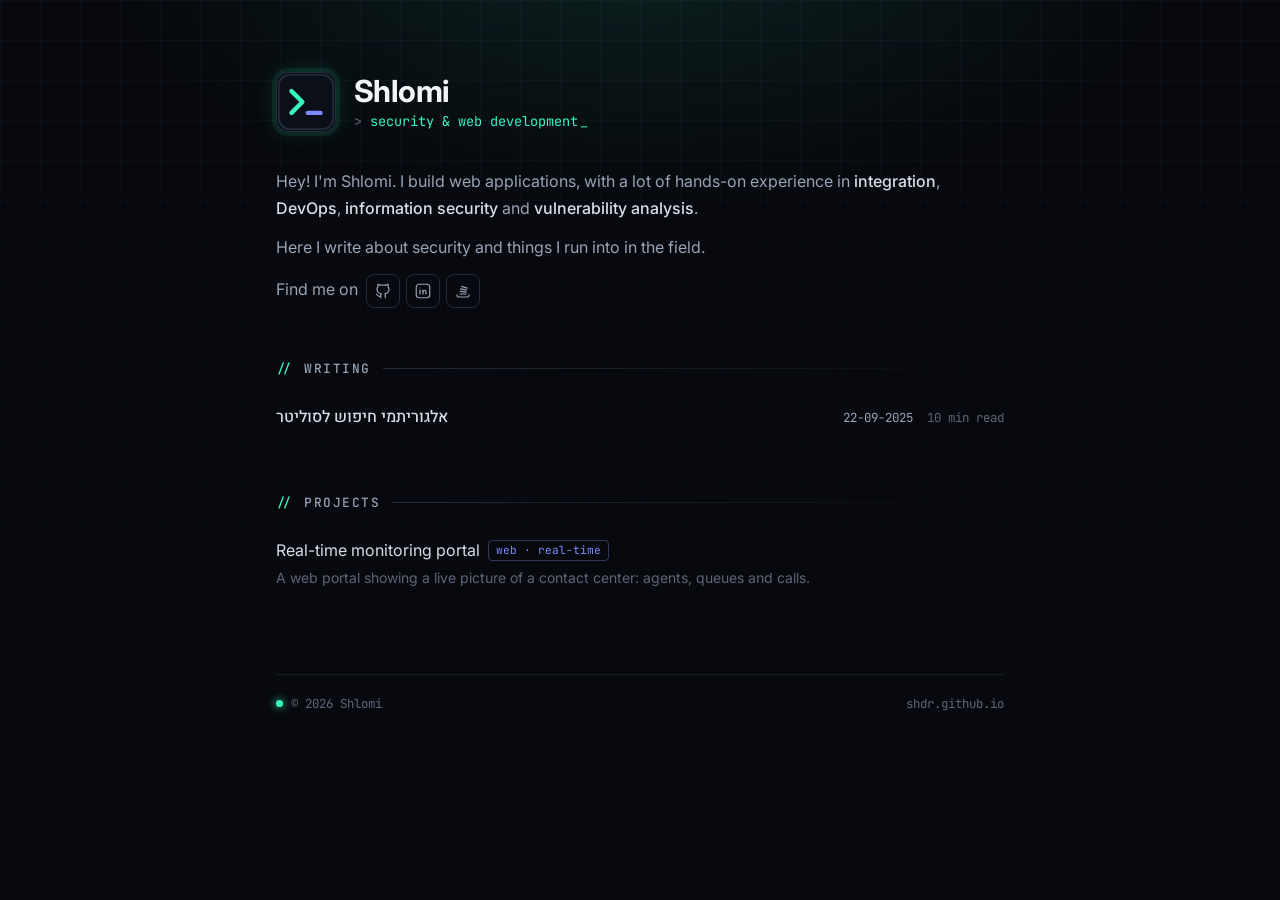
==== commit 1bdc15dc: "Articles: table of contents and Hebrew/English versions - TOC built from ## / ### headings: sticky s" ====
--- a/index.html
+++ b/index.html
@@ -8,7 +8,11 @@
                      <div class="post-title-wrapper"><a href="post.html?p=<slug>">Title</a></div>
                      <div class="post-meta-wrapper"><time>DD-MM-YYYY</time></div>
                    </li>
-                Reading time is filled in automatically.
+                Reading time is filled in automatically, and a table of contents is built from the ## / ### headings.
+
+  Two languages: name the files <slug>-en.md and <slug>-heb.md (Hebrew renders right-to-left).
+                List the post once on the home page (either version); an EN | עב switch appears
+                on the home page and in the article whenever both files exist.
 
   Publication:  Put a PDF in docs/ (or link to an external URL) and add an <li> to "Publications".
 
@@ -30,7 +34,7 @@
   <link rel="icon" type="image/svg+xml" href="assets/favicon.svg">
   <link rel="preconnect" href="https://fonts.googleapis.com">
   <link rel="preconnect" href="https://fonts.gstatic.com" crossorigin>
-  <link href="https://fonts.googleapis.com/css2?family=Inter:wght@400;500;600;700&family=JetBrains+Mono:wght@400;500&display=swap" rel="stylesheet">
+  <link href="https://fonts.googleapis.com/css2?family=Heebo:wght@400;500;700&family=Inter:wght@400;500;600;700&family=JetBrains+Mono:wght@400;500&display=swap" rel="stylesheet">
   <link rel="stylesheet" href="assets/style.css">
 </head>
 <body>
@@ -78,9 +82,9 @@
     <section id="writing">
       <span class="h1">Writing</span>
       <ul class="post-list">
-        <li class="post-item" data-post="first-post">
-          <div class="post-title-wrapper"><a href="post.html?p=first-post">Welcome to the blog</a></div>
-          <div class="post-meta-wrapper"><time>22-10-2026</time></div>
+        <li class="post-item" data-post="solitair-heb">
+          <div class="post-title-wrapper"><a href="post.html?p=solitair-heb" dir="auto">אלגוריתמי חיפוש לסוליטר</a></div>
+          <div class="post-meta-wrapper"><time>22-09-2025</time></div>
         </li>
       </ul>
     </section>
--- a/assets/style.css
+++ b/assets/style.css
@@ -12,7 +12,7 @@
   --accent-soft: rgba(56, 245, 192, 0.08);
   --grid: rgba(124, 140, 255, 0.05);
   --max: 760px;
-  --font: 'Inter', system-ui, -apple-system, 'Segoe UI', sans-serif;
+  --font: 'Inter', 'Heebo', system-ui, -apple-system, 'Segoe UI', sans-serif;
   --mono: 'JetBrains Mono', ui-monospace, Consolas, monospace;
   color-scheme: dark;
 }
@@ -170,13 +170,13 @@
 .prose img { max-width: 100%; height: auto; border: 1px solid var(--line-strong); border-radius: 8px; }
 .prose blockquote {
   margin: 1.5em 0; padding: 4px 18px;
-  border-left: 2px solid var(--accent-2);
+  border-inline-start: 2px solid var(--accent-2);
   background: rgba(124, 140, 255, 0.06);
   color: var(--soft);
 }
 .prose hr { border: 0; height: 1px; background: var(--line-strong); margin: 2.5em 0; }
 .prose table { width: 100%; border-collapse: collapse; font-size: 0.92rem; display: block; overflow-x: auto; }
-.prose th, .prose td { padding: 8px 12px; border: 1px solid var(--line-strong); text-align: left; }
+.prose th, .prose td { padding: 8px 12px; border: 1px solid var(--line-strong); text-align: start; }
 .prose th { background: var(--bg-2); font-weight: 600; }
 .prose code {
   font: 0.86em var(--mono);
@@ -186,6 +186,7 @@
 }
 .prose pre {
   position: relative;
+  text-align: left;
   margin: 1.5em 0; padding: 38px 18px 16px;
   overflow-x: auto;
   background: #05070b;
@@ -201,6 +202,63 @@
 }
 .prose pre code { padding: 0; background: none; border: 0; color: var(--text); font-size: 0.86rem; }
 .prose pre code.hljs { padding: 0; background: none; }
+
+/* Hebrew articles */
+main[lang='he'] { font-family: 'Heebo', 'Inter', system-ui, sans-serif; }
+main[lang='he'] .prose { font-size: 1.08rem; line-height: 1.85; }
+main[lang='he'] .back, main[lang='he'] .meta, main[lang='he'] .toc summary { font-family: 'Heebo', var(--mono); letter-spacing: 0; }
+.prose h1 { margin: 0 0 0.4em; font-size: 1.6rem; line-height: 1.3; color: var(--accent); letter-spacing: -0.01em; }
+
+/* Article header row: back link + language switch */
+.head-top { display: flex; align-items: center; justify-content: space-between; gap: 12px; }
+.lang-switch {
+  display: inline-flex; padding: 2px;
+  border: 1px solid var(--line-strong); border-radius: 999px;
+  font: 500 0.72rem/1 var(--mono);
+  direction: ltr;
+}
+.lang-switch > * { padding: 5px 10px; border-radius: 999px; color: var(--soft); }
+.lang-switch a:hover { color: var(--accent); background: var(--accent-soft); }
+.lang-switch [lang='he'] { font-family: 'Heebo', var(--mono); font-size: 1.1em; line-height: 0.9; }
+.lang-switch .on { background: var(--accent); color: var(--bg); }
+.post-meta-wrapper .lang-switch { align-self: center; font-size: 0.66rem; }
+.post-meta-wrapper .lang-switch > * { padding: 3px 8px; }
+
+/* ---------- Table of contents ---------- */
+.toc {
+  margin: 0 0 32px;
+  border: 1px solid var(--line-strong); border-radius: 8px;
+  background: var(--bg-2);
+  font-size: 0.88rem;
+}
+.toc summary {
+  padding: 10px 14px; cursor: pointer; list-style: none;
+  font: 500 0.75rem var(--mono); letter-spacing: 0.12em; text-transform: uppercase; color: var(--soft);
+}
+.toc summary::-webkit-details-marker { display: none; }
+.toc summary::before { content: '+ '; color: var(--accent); }
+.toc[open] summary::before { content: '\2212 '; }
+.toc ol { list-style: none; margin: 0; padding: 0 14px 12px; }
+.toc ol ol { padding: 2px 0 4px; padding-inline-start: 18px; }
+.toc a { display: block; padding: 3px 0; color: var(--muted); line-height: 1.45; }
+.toc a:hover { color: var(--text); }
+.toc a.active { color: var(--accent); }
+.toc-num { font: 0.75rem var(--mono); color: #3a4558; }
+.toc a.active .toc-num { color: var(--accent); }
+/* Wide screens: the contents sit in the margin beside the article and follow the scroll */
+@media (min-width: 1280px) {
+  .toc {
+    position: fixed; top: 96px; width: 240px;
+    max-height: calc(100vh - 140px); overflow-y: auto;
+    left: calc(50% + 400px);
+    background: transparent; border: 0; border-inline-start: 1px solid var(--line);
+    border-radius: 0;
+  }
+  main[dir='rtl'] .toc { left: auto; right: calc(50% + 400px); }
+  .toc summary { pointer-events: none; }
+  .toc summary::before { content: '// '; }
+  .toc[open] summary::before { content: '// '; }
+}
 
 /* ---------- Footer ---------- */
 #footer {
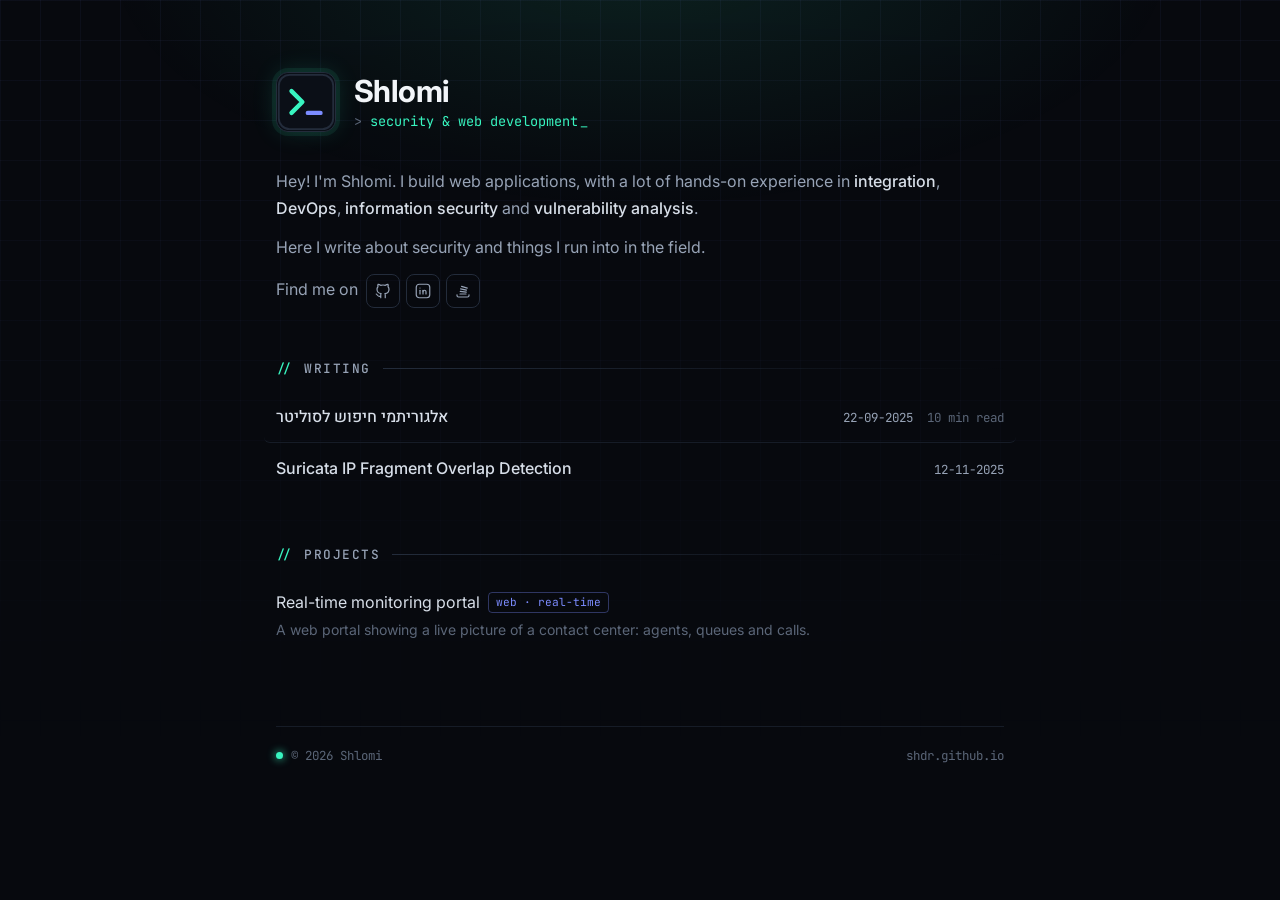
==== commit e8966a10: "Add new post item for Suricata IP Fragment Overlap" ====
--- a/index.html
+++ b/index.html
@@ -86,6 +86,10 @@
           <div class="post-title-wrapper"><a href="post.html?p=solitair-heb" dir="auto">אלגוריתמי חיפוש לסוליטר</a></div>
           <div class="post-meta-wrapper"><time>22-09-2025</time></div>
         </li>
+        <li class="post-item" data-post="suricata-ip-fragment-overlap-lab">
+          <div class="post-title-wrapper"><a href="post.html?p=suricata-ip-fragment-overlap-lab-eng">Suricata IP Fragment Overlap Detection</a></div>
+          <div class="post-meta-wrapper"><time>12-11-2025</time></div>
+        </li>
       </ul>
     </section>
 
--- a/assets/style.css
+++ b/assets/style.css
@@ -254,7 +254,7 @@
     background: transparent; border: 0; border-inline-start: 1px solid var(--line);
     border-radius: 0;
   }
-  main[dir='rtl'] .toc { left: auto; right: calc(50% + 400px); }
+  main[dir='rtl'] .toc { border-inline-start: 0; border-inline-end: 1px solid var(--line); }
   .toc summary { pointer-events: none; }
   .toc summary::before { content: '// '; }
   .toc[open] summary::before { content: '// '; }
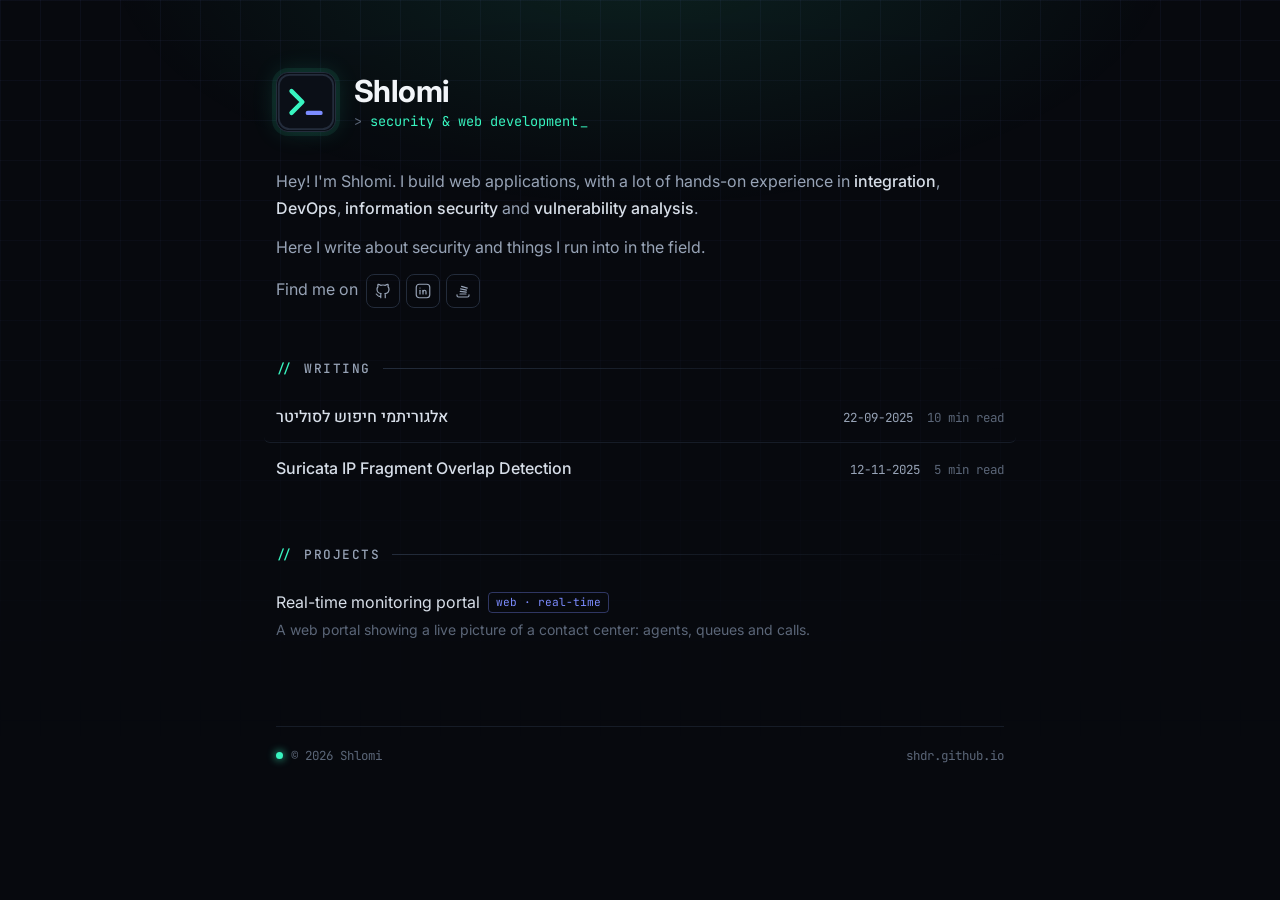
==== commit afb638e8: "Update index.html" ====
--- a/index.html
+++ b/index.html
@@ -87,7 +87,7 @@
           <div class="post-meta-wrapper"><time>22-09-2025</time></div>
         </li>
         <li class="post-item" data-post="suricata-ip-fragment-overlap-lab">
-          <div class="post-title-wrapper"><a href="post.html?p=suricata-ip-fragment-overlap-lab-eng">Suricata IP Fragment Overlap Detection</a></div>
+          <div class="post-title-wrapper"><a href="post.html?p=suricata-ip-fragment-overlap-lab-en">Suricata IP Fragment Overlap Detection</a></div>
           <div class="post-meta-wrapper"><time>12-11-2025</time></div>
         </li>
       </ul>
